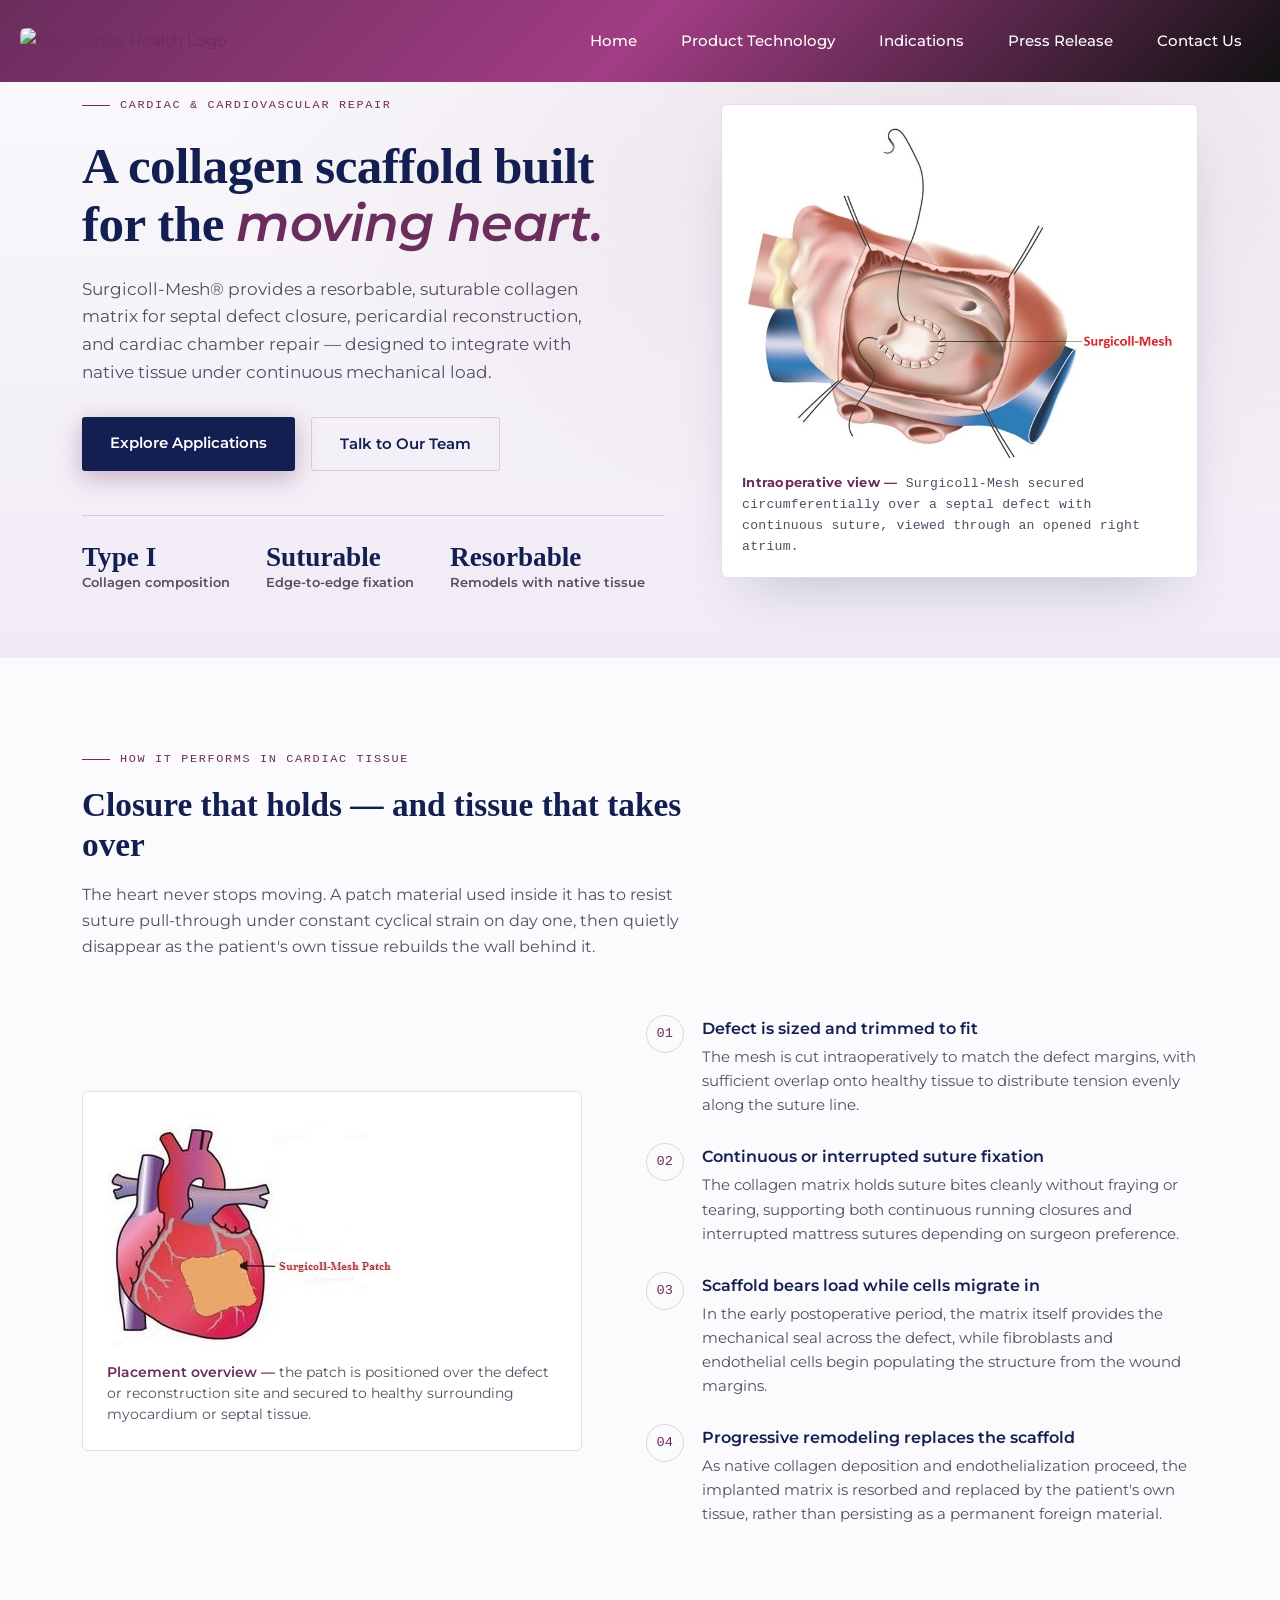
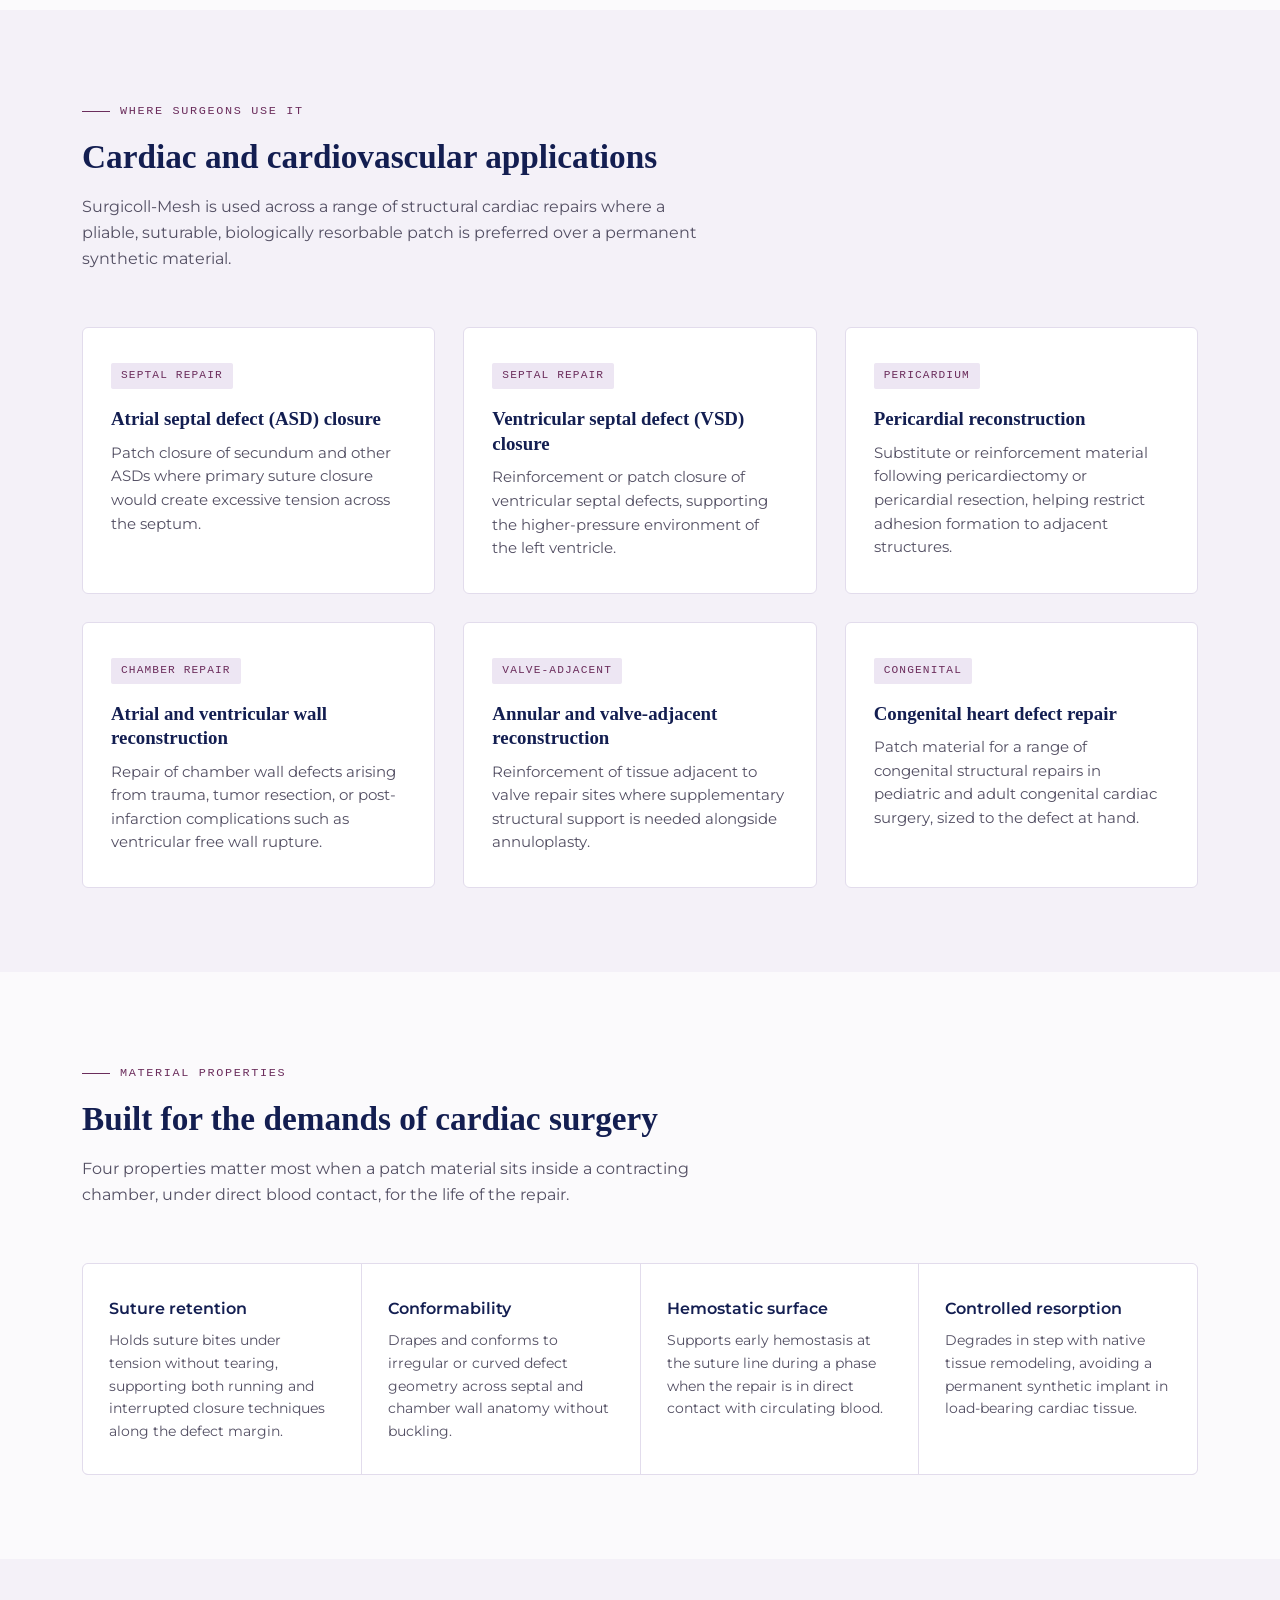
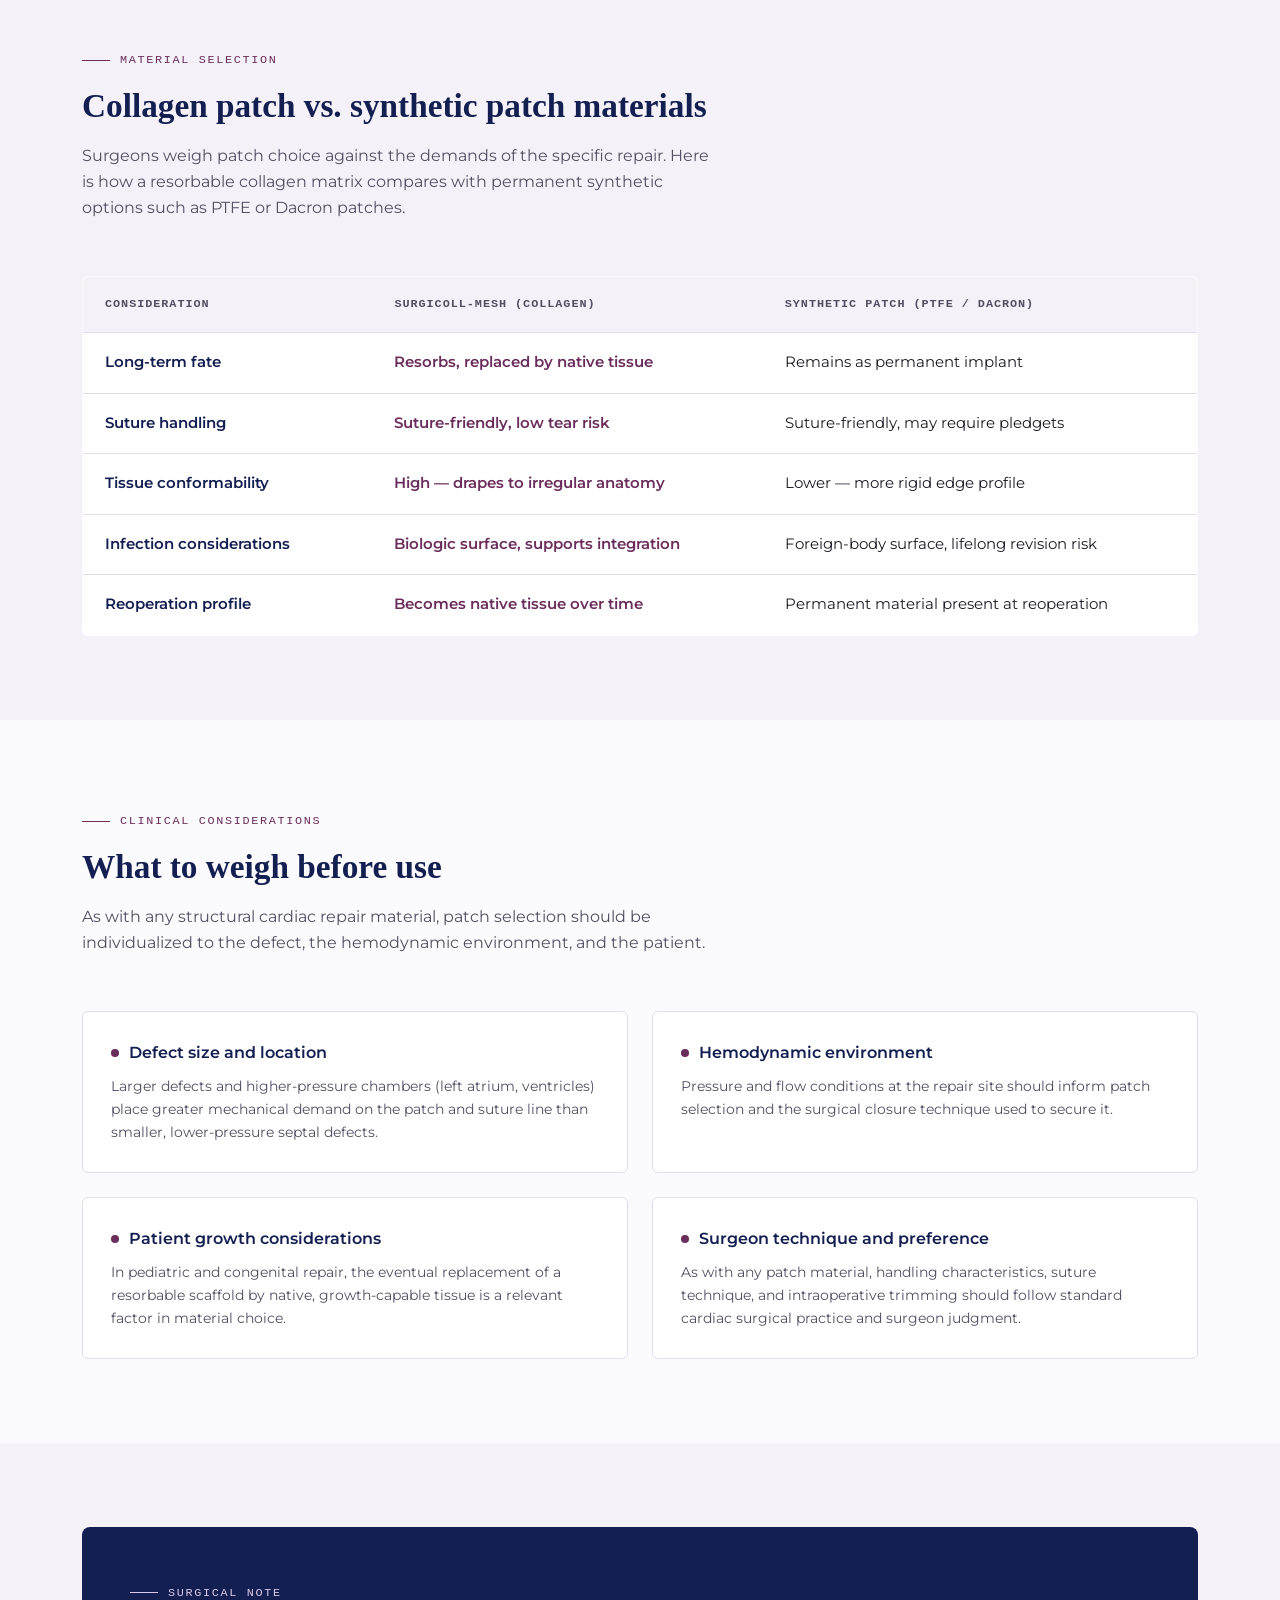
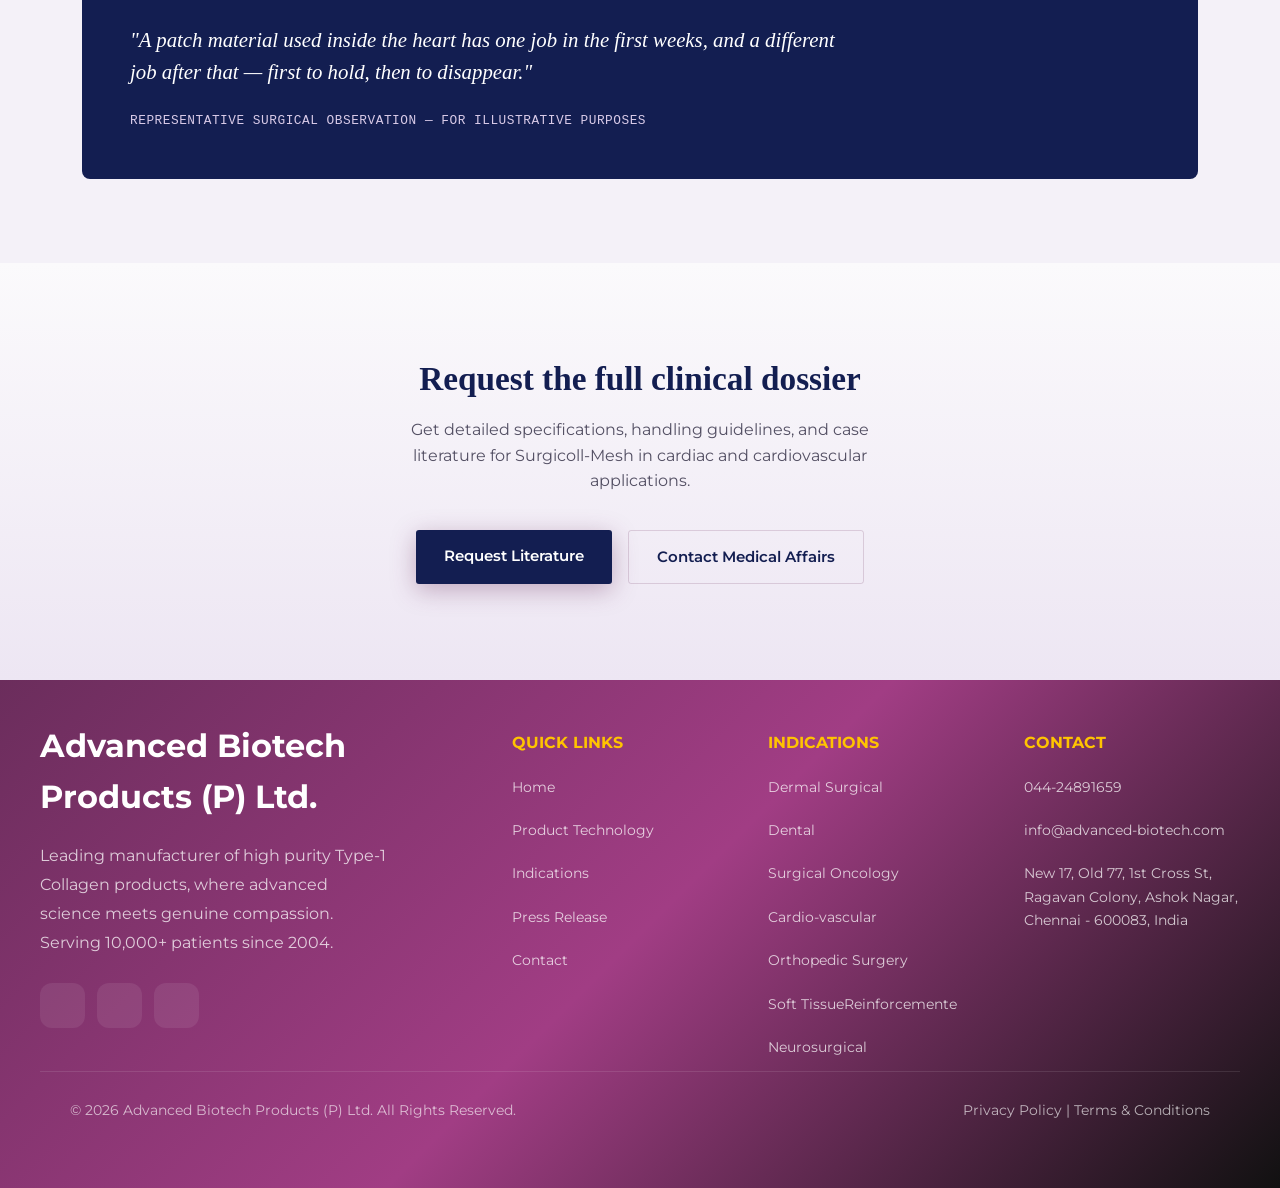
==== page/cardio-vascular.html @ 718ac9c0 "surgical changes" ====
<!DOCTYPE html>
<html lang="en">
<head>
  <meta charset="UTF-8">
  <meta name="viewport" content="width=device-width, initial-scale=1.0">
  <title>Dental Surgical | Advanced Biotec Product [P] Ltd</title>
  <link rel="icon" href="../home/ABP-symbol.png" type="image/x-icon">
  <link rel="stylesheet" href="../css/nav_footer.css">
  <link rel="icon" href="../image/ABP-symbol.png" type="image/x-icon">
  <link rel="stylesheet" href="../css/main.css">
  <link rel="stylesheet" href="/css/cardio-vascular.css">
  <link rel="stylesheet" href="https://cdnjs.cloudflare.com/ajax/libs/font-awesome/7.0.1/css/all.min.css"
    integrity="sha512-2SwdPD6INVrV/lHTZbO2nodKhrnDdJK9/kg2XD1r9uGqPo1cUbujc+IYdlYdEErWNu69gVcYgdxlmVmzTWnetw=="
    crossorigin="anonymous" referrerpolicy="no-referrer" />
</head>
<body>

  <!--Header-->
  <div id="rs-header"></div>
  <script>
    fetch("../page/nav.html")
      .then(res => res.text())
      .then(data => {
        document.getElementById("rs-header").innerHTML = data;
        initNavbar();
      });</script>

<section class="hero">
  <div class="container hero-grid">
    <div>
      <div class="eyebrow">Cardiac &amp; Cardiovascular Repair</div>
      <h1>A collagen scaffold built for the <em>moving heart.</em></h1>
      <p class="hero-lede">Surgicoll-Mesh® provides a resorbable, suturable collagen matrix for septal defect closure, pericardial reconstruction, and cardiac chamber repair — designed to integrate with native tissue under continuous mechanical load.</p>
      <div class="hero-actions">
        <a href="#applications" class="btn-primary">Explore Applications</a>
        <a href="#contact" class="btn-ghost">Talk to Our Team</a>
      </div>
      <div class="hero-stats">
        <div>
          <div class="stat-num">Type I</div>
          <div class="stat-label">Collagen composition</div>
        </div>
        <div>
          <div class="stat-num">Suturable</div>
          <div class="stat-label">Edge-to-edge fixation</div>
        </div>
        <div>
          <div class="stat-num">Resorbable</div>
          <div class="stat-label">Remodels with native tissue</div>
        </div>
      </div>
    </div>
    <div class="hero-visual reveal">
      <img src="[data-uri]" alt="Surgicoll-Mesh patch sutured over an atrial septal defect during open cardiac surgery">
      <div class="hero-visual-caption"><strong>Intraoperative view —</strong> Surgicoll-Mesh secured circumferentially over a septal defect with continuous suture, viewed through an opened right atrium.</div>
    </div>
  </div>
</section>

<section id="mechanism">
  <div class="container">
    <div class="section-head reveal">
      <div class="eyebrow">How It Performs in Cardiac Tissue</div>
      <h2>Closure that holds — and tissue that takes over</h2>
      <p>The heart never stops moving. A patch material used inside it has to resist suture pull-through under constant cyclical strain on day one, then quietly disappear as the patient's own tissue rebuilds the wall behind it.</p>
    </div>
    <div class="mech-grid">
      <figure class="mech-figure reveal">
        <img src="[data-uri]" alt="Diagram showing Surgicoll-Mesh patch positioned on the heart">
        <figcaption><strong>Placement overview —</strong> the patch is positioned over the defect or reconstruction site and secured to healthy surrounding myocardium or septal tissue.</figcaption>
      </figure>
      <ol class="mech-steps reveal">
        <li>
          <div>
            <h4>Defect is sized and trimmed to fit</h4>
            <p>The mesh is cut intraoperatively to match the defect margins, with sufficient overlap onto healthy tissue to distribute tension evenly along the suture line.</p>
          </div>
        </li>
        <li>
          <div>
            <h4>Continuous or interrupted suture fixation</h4>
            <p>The collagen matrix holds suture bites cleanly without fraying or tearing, supporting both continuous running closures and interrupted mattress sutures depending on surgeon preference.</p>
          </div>
        </li>
        <li>
          <div>
            <h4>Scaffold bears load while cells migrate in</h4>
            <p>In the early postoperative period, the matrix itself provides the mechanical seal across the defect, while fibroblasts and endothelial cells begin populating the structure from the wound margins.</p>
          </div>
        </li>
        <li>
          <div>
            <h4>Progressive remodeling replaces the scaffold</h4>
            <p>As native collagen deposition and endothelialization proceed, the implanted matrix is resorbed and replaced by the patient's own tissue, rather than persisting as a permanent foreign material.</p>
          </div>
        </li>
      </ol>
    </div>
  </div>
</section>

<section id="applications" class="section-alt">
  <div class="container">
    <div class="section-head reveal">
      <div class="eyebrow">Where Surgeons Use It</div>
      <h2>Cardiac and cardiovascular applications</h2>
      <p>Surgicoll-Mesh is used across a range of structural cardiac repairs where a pliable, suturable, biologically resorbable patch is preferred over a permanent synthetic material.</p>
    </div>
    <div class="app-grid">
      <div class="app-card reveal">
        <span class="tag">Septal Repair</span>
        <h3>Atrial septal defect (ASD) closure</h3>
        <p>Patch closure of secundum and other ASDs where primary suture closure would create excessive tension across the septum.</p>
      </div>
      <div class="app-card reveal">
        <span class="tag">Septal Repair</span>
        <h3>Ventricular septal defect (VSD) closure</h3>
        <p>Reinforcement or patch closure of ventricular septal defects, supporting the higher-pressure environment of the left ventricle.</p>
      </div>
      <div class="app-card reveal">
        <span class="tag">Pericardium</span>
        <h3>Pericardial reconstruction</h3>
        <p>Substitute or reinforcement material following pericardiectomy or pericardial resection, helping restrict adhesion formation to adjacent structures.</p>
      </div>
      <div class="app-card reveal">
        <span class="tag">Chamber Repair</span>
        <h3>Atrial and ventricular wall reconstruction</h3>
        <p>Repair of chamber wall defects arising from trauma, tumor resection, or post-infarction complications such as ventricular free wall rupture.</p>
      </div>
      <div class="app-card reveal">
        <span class="tag">Valve-Adjacent</span>
        <h3>Annular and valve-adjacent reconstruction</h3>
        <p>Reinforcement of tissue adjacent to valve repair sites where supplementary structural support is needed alongside annuloplasty.</p>
      </div>
      <div class="app-card reveal">
        <span class="tag">Congenital</span>
        <h3>Congenital heart defect repair</h3>
        <p>Patch material for a range of congenital structural repairs in pediatric and adult congenital cardiac surgery, sized to the defect at hand.</p>
      </div>
    </div>
  </div>
</section>

<section id="properties">
  <div class="container">
    <div class="section-head reveal">
      <div class="eyebrow">Material Properties</div>
      <h2>Built for the demands of cardiac surgery</h2>
      <p>Four properties matter most when a patch material sits inside a contracting chamber, under direct blood contact, for the life of the repair.</p>
    </div>
    <div class="props-strip reveal">
      <div class="prop-cell">
        <h4>Suture retention</h4>
        <p>Holds suture bites under tension without tearing, supporting both running and interrupted closure techniques along the defect margin.</p>
      </div>
      <div class="prop-cell">
        <h4>Conformability</h4>
        <p>Drapes and conforms to irregular or curved defect geometry across septal and chamber wall anatomy without buckling.</p>
      </div>
      <div class="prop-cell">
        <h4>Hemostatic surface</h4>
        <p>Supports early hemostasis at the suture line during a phase when the repair is in direct contact with circulating blood.</p>
      </div>
      <div class="prop-cell">
        <h4>Controlled resorption</h4>
        <p>Degrades in step with native tissue remodeling, avoiding a permanent synthetic implant in load-bearing cardiac tissue.</p>
      </div>
    </div>
  </div>
</section>

<section class="section-alt">
  <div class="container">
    <div class="section-head reveal">
      <div class="eyebrow">Material Selection</div>
      <h2>Collagen patch vs. synthetic patch materials</h2>
      <p>Surgeons weigh patch choice against the demands of the specific repair. Here is how a resorbable collagen matrix compares with permanent synthetic options such as PTFE or Dacron patches.</p>
    </div>
    <table class="compare reveal">
      <thead>
        <tr>
          <th>Consideration</th>
          <th>Surgicoll-Mesh (Collagen)</th>
          <th>Synthetic Patch (PTFE / Dacron)</th>
        </tr>
      </thead>
      <tbody>
        <tr>
          <td>Long-term fate</td>
          <td class="yes">Resorbs, replaced by native tissue</td>
          <td>Remains as permanent implant</td>
        </tr>
        <tr>
          <td>Suture handling</td>
          <td class="yes">Suture-friendly, low tear risk</td>
          <td>Suture-friendly, may require pledgets</td>
        </tr>
        <tr>
          <td>Tissue conformability</td>
          <td class="yes">High — drapes to irregular anatomy</td>
          <td>Lower — more rigid edge profile</td>
        </tr>
        <tr>
          <td>Infection considerations</td>
          <td class="yes">Biologic surface, supports integration</td>
          <td>Foreign-body surface, lifelong revision risk</td>
        </tr>
        <tr>
          <td>Reoperation profile</td>
          <td class="yes">Becomes native tissue over time</td>
          <td>Permanent material present at reoperation</td>
        </tr>
      </tbody>
    </table>
  </div>
</section>

<section id="considerations">
  <div class="container">
    <div class="section-head reveal">
      <div class="eyebrow">Clinical Considerations</div>
      <h2>What to weigh before use</h2>
      <p>As with any structural cardiac repair material, patch selection should be individualized to the defect, the hemodynamic environment, and the patient.</p>
    </div>
    <div class="consider-grid">
      <div class="consider-card reveal">
        <h4>Defect size and location</h4>
        <p>Larger defects and higher-pressure chambers (left atrium, ventricles) place greater mechanical demand on the patch and suture line than smaller, lower-pressure septal defects.</p>
      </div>
      <div class="consider-card reveal">
        <h4>Hemodynamic environment</h4>
        <p>Pressure and flow conditions at the repair site should inform patch selection and the surgical closure technique used to secure it.</p>
      </div>
      <div class="consider-card reveal">
        <h4>Patient growth considerations</h4>
        <p>In pediatric and congenital repair, the eventual replacement of a resorbable scaffold by native, growth-capable tissue is a relevant factor in material choice.</p>
      </div>
      <div class="consider-card reveal">
        <h4>Surgeon technique and preference</h4>
        <p>As with any patch material, handling characteristics, suture technique, and intraoperative trimming should follow standard cardiac surgical practice and surgeon judgment.</p>
      </div>
    </div>
  </div>
</section>

<section class="section-alt">
  <div class="container">
    <div class="case-note reveal">
      <div class="eyebrow">Surgical Note</div>
      <p>"A patch material used inside the heart has one job in the first weeks, and a different job after that — first to hold, then to disappear."</p>
      <div class="case-meta">REPRESENTATIVE SURGICAL OBSERVATION — FOR ILLUSTRATIVE PURPOSES</div>
    </div>
  </div>
</section>

<section class="final-cta" id="contact">
  <div class="container">
    <div class="reveal">
      <h2>Request the full clinical dossier</h2>
      <p>Get detailed specifications, handling guidelines, and case literature for Surgicoll-Mesh in cardiac and cardiovascular applications.</p>
      <div class="hero-actions">
        <a href="#" class="btn-primary">Request Literature</a>
        <a href="#" class="btn-ghost">Contact Medical Affairs</a>
      </div>
    </div>
  </div>
</section>



<script>
  document.addEventListener('DOMContentLoaded', function(){
    var els = document.querySelectorAll('.reveal');
    if('IntersectionObserver' in window){
      var obs = new IntersectionObserver(function(entries){
        entries.forEach(function(entry){
          if(entry.isIntersecting){
            entry.target.classList.add('in');
            obs.unobserve(entry.target);
          }
        });
      }, {threshold:0.12, rootMargin:'0px 0px -40px 0px'});
      els.forEach(function(el){ obs.observe(el); });
    } else {
      els.forEach(function(el){ el.classList.add('in'); });
    }
  });
</script>
 <!-- _____footer_______-->
  <div id="rs-footer"></div>
  <script>
    fetch("../page/footer.html")
      .then(res => res.text())
      .then(data => {
        document.getElementById("rs-footer").innerHTML = data;
      });</script>

  <script src="../js/nav.js"></script>
  <script src="../js/dental.js"></script>
</body>
</html>
---- css/nav_footer.css ----
@import url('https://fonts.googleapis.com/css2?family=Montserrat:ital,wght@0,100..900;1,100..900&display=swap');

* {
    margin: 0;
    padding: 0;
    box-sizing: border-box;
    font-family: 'Montserrat', sans-serif;
}

:root {

    /* Primary Brand Colors */
    --purple-brand: #6B2D5C;     /* Main pill button & lower headline text */
    --navy-brand: #131E51;       /* Top description text */
    --purple-mid: #fdecf9;       /* Mid-tone purple for hover states/ui elements */

    /* Accent Colors */
    --lavender-accent: #E2D6E6;  /* Soft lavender-pink from background wave */
    --lavender-light: #F6F0F8;   /* Lightened tint for background highlights */
    --plum-bright: #A13D84;      /* Vibrant purple variation for interactive elements */

    /* Neutrals */
    --white: #FFFFFF;
    --off-white: #FDF9FF;        /* Extremely light purple-tinted background from image */

    /* Text Colors */
    --text-dark: #182230;        /* Main high-contrast bold headline text */
    --text-mid: #434B57;         /* Readable description/body text */
    --text-light: #807D8C;       /* Muted text and captions */

    /* Borders & Shadows (Softened and tinted to match the new palette) */
    --border: rgba(107, 45, 92, 0.12);

    --shadow-sm: 0 2px 12px rgba(19, 30, 81, 0.06);
    --shadow-md: 0 8px 32px rgba(107, 45, 92, 0.08);
    --shadow-lg: 0 20px 60px rgba(107, 45, 92, 0.12);

    --glass: rgba(255, 255, 255, 0.85);

    /* Main Hero Gradient (Elegant transition from deep navy to rich brand purple) */
    --gradient-hero: linear-gradient(135deg,
            #6B2D5C 0%,
            #FFFFFF 100%);

    /* Brand Accent Gradient (Soft fluid transition inspired by the background wave) */
    --gradient-accent: linear-gradient(90deg,
            #E2D6E6 0%,
            #F2E9F5 50%,
            #FFFFFF 100%);
     --gradient-bar:linear-gradient(135deg, #6B2D5C, #A13D84, #111111);
    /* Optional Section Gradient */
    --gradient-section: linear-gradient(135deg,
            #FDF9FF 0%,
            #F2EAF5 100%);

    --radius: 18px;
    --radius-sm: 10px;
}


/* ─────────────────────────────
   MEDIVANCE NAVBAR
───────────────────────────── */

.mv-nav-wrap {
    position: fixed;
    top: 0;
    left: 0;
    width: 100%;
    z-index: 9999;
    transition: 0.35s ease;
    padding: 0 20px;
    box-sizing: border-box;
    background: var(--gradient-bar);
}

.mv-nav-wrap.mv-nav-solid {
    background: rgba(255, 255, 255, 0.96);
    backdrop-filter: blur(18px);
    box-shadow: 0 8px 30px rgba(0, 0, 0, 0.06);
    border-bottom: 1px solid rgba(0, 0, 0, 0.06);
}

.mv-nav-inner {
    max-width: 1320px;
    margin: auto;
    height: 82px;
    display: flex;
    align-items: center;
    justify-content: space-between;
    gap: 20px;
}

/* LOGO */

.mv-nav-logo {
    display: flex;
    align-items: center;
    text-decoration: none;
    flex-shrink: 0;
}

.mv-nav-logo img {
    width: 300px;
    max-width: 300px;
    border-radius: 6px;
    height: auto;
    display: block;
}

/* NAV LINKS */

.mv-nav-links {
    display: flex;
    align-items: center;
    gap: 8px;
    list-style: none;
    margin: 0;
    padding: 0;
}

.mv-nav-item {
    position: relative;
}

.mv-nav-link {
    position: relative;
    display: flex;
    align-items: center;
    justify-content: center;
    text-decoration: none;
    font-size: 15px;
    font-weight: 500;
    color: #ffffff;
    padding: 12px 18px;
    border-radius: 12px;
    transition: 0.3s ease;
    white-space: nowrap;
}

.mv-nav-wrap.mv-nav-solid .mv-nav-link {
    color: #1e293b;
}

.mv-nav-link:hover {
    background: rgba(255, 255, 255, 0.12);
    color: var(--off-white);
}

/* CTA */

.mv-nav-btn {
    display: inline-flex;
    align-items: center;
    justify-content: center;
    padding: 13px 24px;
    background: var(--navy);
    border: 1px solid #585858;
    color: #ffffff;
    border-radius: 14px;
    text-decoration: none;
    font-size: 14px;
    font-weight: 600;
    transition: 0.3s ease;
}

.mv-nav-btn:hover {
    background: var(--cyan);
    transform: translateY(-2px);
    color: #ffffff;
}

/* DESKTOP DROPDOWN */

.mv-dropdown-menu {
    position: absolute;
    top: 115%;
    left: 0;
    min-width: 260px;
    background-color : #ffe7f9;
    border-radius: 18px;
    padding: 14px;
    list-style: none;
    margin: 0;
    opacity: 0;
    visibility: hidden;
    transform: translateY(10px);
    transition: 0.3s ease;
    box-shadow: 0 18px 50px rgba(0, 0, 0, 0.08);
    border: 1px solid rgba(0, 0, 0, 0.05);
}

.mv-has-dropdown:hover .mv-dropdown-menu {
    opacity: 1;
    visibility: visible;
    transform: translateY(0);
}

.mv-dropdown-item {
    width: 100%;
}

.mv-dropdown-link {
    display: block;
    padding: 12px 14px;
    border-radius: 12px;
    text-decoration: none;
    color: #334155;
    font-size: 14px;
    transition: 0.25s ease;
}

.mv-dropdown-link:hover {
    background: var(--purple-brand);
    color: var(--white);
}

/* MOBILE TOGGLE */

.mv-mobile-toggle {
    width: 48px;
    height: 48px;
    display: none;
    align-items: center;
    justify-content: center;
    border-radius: 12px;
    cursor: pointer;
    transition: 0.3s ease;
}

.mv-mobile-toggle i {
    font-size: 22px;
    color: #ffffff;
    transition: 0.3s ease;
}

.mv-nav-wrap.mv-nav-solid .mv-mobile-toggle i {
    color: #fff;
}

/* MOBILE */

@media(max-width:992px) {

    .mv-mobile-toggle {
        display: flex;
        z-index: 10001;
        background: var(--purple-brand);
        border: 1px solid #fff;
    }

    .mv-nav-links {
        position: fixed;
        top: 0;
        right: -100%;
        width: 320px;
        height: 100vh;
        background: #ffffff;
        flex-direction: column;
        align-items: flex-start;
        justify-content: flex-start;
        padding: 110px 24px 40px;
        gap: 10px;
        transition: 0.45s cubic-bezier(.77, 0, .18, 1);
        box-shadow: -10px 0 40px rgba(0, 0, 0, 0.08);
        overflow-y: auto;
    }

    .mv-nav-links.mv-menu-active {
        right: 0;
    }

    .mv-nav-item {
        width: 100%;
    }

    .mv-nav-link {
        width: 100%;
        justify-content: space-between;
        color: #0f172a !important;
        background: #FDECF9;
        padding: 16px 18px;
        border-radius: 14px;
        border: 0.5px solid #ffc5f0;
    }

    .mv-nav-btn {
        width: 100%;
        margin-top: 10px;
    }

    /* MOBILE DROPDOWN */

    .mv-has-dropdown.active .mv-nav-link i::after {
        transform: rotate(180deg);
    }

    .mv-dropdown-menu {
        position: relative;
        top: 0;
        left: 0;
        width: 100%;
        min-width: 100%;
        opacity: 1;
        visibility: visible;
        transform: none;
        box-shadow: none;
        border: none;
        border-radius: 14px;
        padding: 8px 0 0 12px;
        display: none;
        background: transparent;
    }

    .mv-has-dropdown.active .mv-dropdown-menu {
        display: block;
        animation: mvDropdownFade 0.35s ease;
    }

    .mv-dropdown-link {
        display: block;
        width: 100%;
        padding: 14px 16px;
        border-radius: 12px;
        background: #f8fafc;
        color: #0f172a;
        font-size: 14px;
        margin-bottom: 8px;
        text-decoration: none;
        transition: 0.3s ease;
    }

    .mv-dropdown-link:hover {
        background: var(--purple-brand);
    }
    .mv-nav-logo img {
    width: auto;
}

}

/* BODY LOCK */

.mv-body-lock {
    overflow: hidden;
}

/* DROPDOWN ANIMATION */

@keyframes mvDropdownFade {

    from {
        opacity: 0;
        transform: translateY(-8px);
    }

    to {
        opacity: 1;
        transform: translateY(0);
    }

}

/* ─────────────────────────────
   MEDIVANCE FOOTER*/
.abpf-footer {
    background: linear-gradient(135deg, #6B2D5C, #A13D84, #111111);
    padding: 80px 0 0;
    overflow: hidden;
    padding:40px
}

.abpf-grid {
    max-width: 1300px;
    margin: auto;
    display: grid;
    grid-template-columns: 2fr 1fr 1fr 1fr;
    gap: 40px;
}

.abpf-logo-text {
    color: #fff;
    font-size: 32px;
    font-weight: 700;
    margin-bottom: 20px;
    margin-right: 50px
}

.abpf-description {
    color: rgba(255, 255, 255, .75);
    line-height: 1.8;
    max-width: 350px;
}

.abpf-socials {
    display: flex;
    gap: 12px;
    margin-top: 25px;
}

.abpf-social-link {
    width: 45px;
    height: 45px;
    background: rgba(255, 255, 255, .08);
    border-radius: 12px;
    display: flex;
    align-items: center;
    justify-content: center;
    text-decoration: none;
    color: #fff;
    transition: .3s;
}

.abpf-social-link:hover {
    background: var(--purple-brand);
    transform: translateY(-4px);
}

.abpf-column {
    padding-top: 10px;
}

.abpf-heading {
    color: #FFC400;
    margin-bottom: 20px;
    font-size: 16px;
    text-transform: uppercase;
}

.abpf-list {
    list-style: none;
    padding: 0;
    margin: 0;
}

.abpf-item {
    margin-bottom: 12px;
}

.abpf-link {
    color: rgba(255, 255, 255, .75);
    text-decoration: none;
    transition: .3s;
    line-height: 1.7;
}

.abpf-link:hover {
    color: #FFC400;
    padding-left: 5px;
}

.abpf-bottom {
    border-top: 1px solid rgba(255, 255, 255, .1);
    max-width: 1300px;
    margin: auto;
    padding: 25px 30px;
    display: flex;
    justify-content: space-between;
    align-items: center;
    flex-wrap: wrap;
    gap: 15px;
}

.abpf-copyright,
.abpf-policy {
    color: rgba(255, 255, 255, .65);
    font-size: 14px;
}

/* Tablet */

@media(max-width:991px) {

    .abpf-grid {
        grid-template-columns: 1fr 1fr;
    }

    .abpf-brand {
        grid-column: 1 / -1;
    }

}

/* Mobile */

@media(max-width:767px) {

    .abpf-grid {
        grid-template-columns: 1fr;
        padding: 0 20px 40px;
        gap: 30px;
    }

    .abpf-logo-text {
        font-size: 26px;
    }

    .abpf-bottom {
        flex-direction: column;
        text-align: center;
        padding: 20px;
    }

}
---- css/main.css ----
/** Montserrat Font **/
@import url('https://fonts.googleapis.com/css2?family=Montserrat:ital,wght@0,100..900;1,100..900&display=swap');
/**Jost Font **/
@import url('https://fonts.googleapis.com/css2?family=Jost:ital,wght@0,100..900;1,100..900&display=swap');

* {
    margin: 0;
    padding: 0;
    box-sizing: border-box;
}

:root {

    /* Primary Brand Colors */
    --purple-brand: #6B2D5C;
    /* Main pill button & lower headline text */
    --navy-brand: #131E51;
    /* Top description text */
    --purple-mid: #fdecf9;
    /* Mid-tone purple for hover states/ui elements */

    /* Accent Colors */
    --lavender-accent: #E2D6E6;
    /* Soft lavender-pink from background wave */
    --lavender-light: #F6F0F8;
    /* Lightened tint for background highlights */
    --plum-bright: #A13D84;
    /* Vibrant purple variation for interactive elements */

    /* Neutrals */
    --white: #FFFFFF;
    --off-white: #FDF9FF;
    /* Extremely light purple-tinted background from image */

    /* Text Colors */
    --text-dark: #182230;
    /* Main high-contrast bold headline text */
    --text-mid: #434B57;
    /* Readable description/body text */
    --text-light: #807D8C;
    /* Muted text and captions */

    /* Borders & Shadows (Softened and tinted to match the new palette) */
    --border: rgba(107, 45, 92, 0.12);

    --shadow-sm: 0 2px 12px rgba(19, 30, 81, 0.06);
    --shadow-md: 0 8px 32px rgba(107, 45, 92, 0.08);
    --shadow-lg: 0 20px 60px rgba(107, 45, 92, 0.12);

    --glass: rgba(255, 255, 255, 0.85);

    /* Main Hero Gradient (Elegant transition from deep navy to rich brand purple) */
    --gradient-hero: linear-gradient(135deg,
            #6B2D5C 0%,
            #FFFFFF 100%);
    --gradient-bar: linear-gradient(135deg, #6B2D5C, #A13D84, #111111);

    /* Brand Accent Gradient (Soft fluid transition inspired by the background wave) */
    --gradient-accent: linear-gradient(90deg,
            #E2D6E6 0%,
            #F2E9F5 50%,
            #FFFFFF 100%);

    /* Optional Section Gradient */
    --gradient-section: linear-gradient(135deg,
            #FDF9FF 0%,
            #F2EAF5 100%);

    --radius: 18px;
    --radius-sm: 10px;
}

body{
    font-family: "Montserrat", sans-serif;
}

/* ─── HERO ─── */
/* ─── HERO ─── */
#hero {
    min-height: 100vh;
    background: var(--purple-mid);
    position: relative;
    display: flex;
    align-items: center;
    overflow: hidden;
    position: relative;
}

.hero-bg-shapes {
    position: absolute;
    inset: 0;
    pointer-events: none;
}

.hero-circle {
    position: absolute;
    border-radius: 50%;
    opacity: .07;
}

.hc1 {
    width: 600px;
    height: 600px;
    background: var(--purple-brand);
    top: -200px;
    right: -100px;
}

.hc2 {
    width: 400px;
    height: 400px;
    background: #992525;
    bottom: -100px;
    left: -80px;
}

.hc3 {
    width: 250px;
    height: 250px;
    background: var(--purple-brand);
    top: 40%;
    right: 30%;
}

.hero-grid {
    max-width: 1680px;
    margin: 0 auto;
    padding: 80px 32px 60px;
    display: grid;
    grid-template-columns: 1fr 600px;
    gap: 30px;
    align-items: center;
    position: relative;
    z-index: 2;
}

.hero-badge {
    display: inline-flex;
    align-items: center;
    gap: 8px;
    background: rgba(107, 45, 92, .15);
    border: 1px solid rgba(107, 45, 92, .3);
    border-radius: 50px;
    padding: 6px 16px;
    margin-bottom: 24px;
}

.hero-badge span {
    font-size: .78rem;
    font-weight: 600;
    color: var(--purple-brand);
    letter-spacing: .06em;
    text-transform: uppercase;
}

.hero-badge-dot {
    width: 7px;
    height: 7px;
    background: var(--purple-brand);
    border-radius: 50%;
    animation: pulse 2s infinite;
}

@keyframes pulse {

    0%,
    100% {
        transform: scale(1);
        opacity: 1;
    }

    50% {
        transform: scale(1.4);
        opacity: .6;
    }
}

.hero-h1 {
     font-family: "Jost", sans-serif;
    font-size: clamp(2.4rem, 5vw, 3.6rem);
    font-weight: 800;
    color: #000000;
    line-height: 1.15;
    margin-bottom: 20px;
}

.hero-h1 em {
    font-style: normal;
    color: var(--purple-brand);
}

.hero-sub {
    font-size: 1.05rem;
    color: var(--text-mid);
    line-height: 1.7;
    max-width: 720px;
    margin-bottom: 36px;
    text-align: justify;
}

.hero-btns {
    display: flex;
    flex-wrap: wrap;
    gap: 12px;
    margin-bottom: 48px;
}

.btn-primary {
    background: var(--purple-brand);
    color: var(--white);
    padding: 14px 32px;
    border-radius: 50px;
    font-weight: 700;
    font-size: .92rem;
    text-decoration: none;
    display: inline-flex;
    align-items: center;
    gap: 8px;
    transition: all .25s;
    box-shadow: 0 6px 24px rgba(107, 45, 92, .35);
}

.btn-primary:hover {
    background: #fff;
    color: var(--purple-brand);
    transform: translateY(-2px);
    box-shadow: 0 10px 30px rgba(107, 45, 92, .4);
}

/* Floating Form */
.image-box {
    position: relative;
    width: 100%;
    border-radius: 30px;
}

/* Main Image */

.image-box img {
    width: 150%;
    display: block;
    transition: transform 0.6s ease;
    position: relative;
    left: -250px;
    z-index: 100;
}

/* Hover Zoom */

.image-box:hover img {
    transform: scale(1.05);
}

/* Hover Fade */

.image-box:hover::after {
    opacity: 0.7;
}

/* ─────────────────────────
   STATS BAND
───────────────────────── */

.stats-band {
    background: var(--plum-bright);
    padding: 70px 20px;
    overflow: hidden;
}

.stats-inner {
    max-width: 1300px;
    margin: auto;
    display: flex;
    justify-content: center;
    align-items: center;
    flex-wrap: wrap;
    gap: 40px;
}

.stat-item {
    /* flex: 1 220px; */
    min-width: 220px;
    text-align: center;
    padding: 20px;
    border-right: 1px solid rgba(255, 255, 255, 0.15);
}

.stat-item:last-child {
    border-right: none;
}

.stat-num {
     font-family: "Jost", sans-serif;
    font-size: clamp(2.5rem, 5vw, 4rem);
    font-weight: 700;
    color: var(--white);
    display: block;
    line-height: 1;
}

.stat-label {
    font-size: clamp(1rem, 2vw, 1.2rem);
    font-weight: 600;
    color: rgba(255, 255, 255, 0.75);
    margin-top: 10px;
}

/* Tablet */
@media (max-width: 991px) {
    .stats-inner {
        gap: 25px;
    }

    .stat-item {
        border-right: none;
        border-bottom: 1px solid rgba(255, 255, 255, .12);
        padding-bottom: 25px;
    }

    .stat-item:last-child {
        border-bottom: none;
    }
}

/* Mobile */
@media (max-width: 576px) {
    .stats-band {
        padding: 50px 15px;
    }

    .stats-inner {
        flex-direction: column;
        gap: 20px;
    }

    .stat-item {
        width: 100%;
        min-width: unset;
    }
}

/* ─── SECTION COMMONS ─── */
section {
    padding: 96px 0;
}

.section-inner {
    max-width: 1280px;
    margin: 0 auto;
    padding: 0 32px;
}



.section-h2 {
    font-size: clamp(1.8rem, 3.5vw, 2.6rem);
    font-weight: 700;
    color: var(--navy);
    line-height: 1.2;
    margin-bottom: 16px;
}



.section-header {
    margin-bottom: 56px;
}

.section-header.center {
    text-align: center;
}



.divider {
    width: 52px;
    height: 3px;
    background: var(--gradient-accent);
    border-radius: 3px;
    margin: 16px 0;
}

.divider.center {
    margin: 16px auto;
}

/* ─── SECTION COMMONS ABOUT ─── */
section {
    padding: 96px 0;
}

.section-inner {
    max-width: 1280px;
    margin: 0 auto;
    padding: 0 32px;
}

.section-tag {
    font-size: .75rem;
    font-weight: 700;
    color: var(--cyan);
    text-transform: uppercase;
    letter-spacing: .1em;
    display: block;
    margin-bottom: 10px;
}

.section-h2 {
     font-family: "Jost", sans-serif;
    font-size: clamp(1.8rem, 3.5vw, 2.6rem);
    font-weight: 700;
    color: var(--navy);
    line-height: 1.2;
    margin-bottom: 16px;
}

.section-header {
    margin-bottom: 56px;
}

.section-header.center {
    text-align: center;
}


.divider {
    width: 52px;
    height: 3px;
    background: var(--gradient-accent);
    border-radius: 3px;
    margin: 16px 0;
}

.divider.center {
    margin: 16px auto;
}

/* ─── ABOUT ─── */
#about-us {
    background: #fff;
}

.about-grid {
    display: grid;
    grid-template-columns: 1fr 1fr;
    gap: 72px;
    align-items: center;
}

.about-img {
    position: relative;
}

.about-img-main {
    width: 100%;
    border-radius: 24px;
    overflow: hidden;
    aspect-ratio: 4/5;
    background: linear-gradient(135deg, var(--blue) 0%, var(--navy) 100%);
    display: flex;
    align-items: center;
    justify-content: center;
}

.about-img-main svg {
    width: 120px;
    height: 120px;
    fill: rgba(255, 255, 255, .15);
}

.about-content .tags {
    margin: 24px 0;
}

.tags .tag-heading {
    margin-bottom: 15px;
}

.tags .tag-sub {
    font-size: .95rem;
    color: var(--text-mid);
    line-height: 1.75;
}

.about-tag {
    padding: 6px 16px;
    background: var(--lavender-light);
    border-radius: 50px;
    font-size: .8rem;
    font-weight: 600;
    color: var(--blue);
}

.tags .tag-list {
    margin-top: 15px;
    margin-left: 50px;
}

.tag-list li {
    line-height: 1.75;
}




/* ─── SERVICES ─── */
#services {
    background: var(--off-white);
}

.services-grid {
    display: grid;
    grid-template-columns: repeat(4, 1fr);
    gap: 20px;
}

.service-card {
    background: var(--purple-brand);
    border-radius: var(--radius);
    padding: 28px 24px;
    border: 1px solid var(--border);
    transition: all .3s;
    cursor: pointer;
    position: relative;
    overflow: hidden;
}

.service-card:hover {
    background: var(--plum-bright);
    transition: .6s;
}

.service-card::after {
    content: '';
    position: absolute;
    inset: 0;
    background: linear-gradient(135deg, var(--blue), var(--cyan));
    opacity: 0;
    transition: .3s;
}

.service-card:hover::after {
    opacity: 1;
}

.service-card:hover {
    transform: translateY(-6px);
    box-shadow: var(--shadow-lg);
}

.sc-content {
    position: relative;
    z-index: 1;
    text-align: center;
}

.sc-link {
    color: var(--white);
    text-decoration: none;
}

.sc-title {
    font-size: 1rem;
    font-weight: 700;
    color: var(--navy);
    margin-bottom: 8px;
    transition: .3s;
}

/* ─── TREATMENTS ─── */
#treatments {
    background: #fff;
}

.treatments-grid {
    display: grid;
    grid-template-columns: repeat(3, 1fr);
    gap: 28px;
}

.treatment-card {
    border-radius: var(--radius);
    overflow: hidden;
    border: 1px solid var(--border);
    transition: all .3s;
}

.treatment-card:hover {
    transform: translateY(-4px);
    box-shadow: var(--shadow-md);
}

.tc-thumb {
    height: 200px;
    background: linear-gradient(135deg, var(--blue) 0%, var(--navy) 100%);
    display: flex;
    align-items: center;
    justify-content: center;
    position: relative;
    overflow: hidden;
}

.tc-thumb-bg {
    font-size: 80px;
    opacity: .15;
    position: absolute;
}

.tc-badge {
    position: absolute;
    top: 14px;
    right: 14px;
    background: var(--cyan);
    color: var(--navy);
    font-size: .72rem;
    font-weight: 700;
    padding: 5px 12px;
    border-radius: 50px;
}

.tc-thumb svg {
    width: 60px;
    height: 60px;
    fill: rgba(255, 255, 255, .4);
    position: relative;
    z-index: 1;
}

.tc-body {
    padding: 24px;
}

.tc-title {
    font-size: 1.05rem;
    font-weight: 700;
    color: var(--navy);
    margin-bottom: 8px;
}

.tc-desc {
    font-size: .85rem;
    color: var(--text-mid);
    line-height: 1.65;
    margin-bottom: 16px;
}

.tc-tags {
    display: flex;
    flex-wrap: wrap;
    gap: 6px;
    margin-bottom: 16px;
}

.tc-tag {
    font-size: .74rem;
    padding: 4px 12px;
    background: var(--cyan-light);
    border-radius: 50px;
    color: var(--blue);
    font-weight: 500;
}

.tc-cta {
    display: inline-flex;
    align-items: center;
    gap: 6px;
    font-size: .84rem;
    font-weight: 600;
    color: var(--blue);
    text-decoration: none;
    transition: .2s;
}

.tc-cta:hover {
    color: var(--cyan);
}

/* ─── WHY CHOOSE US ─── */
#why {
    background: var(--navy);
    position: relative;
    overflow: hidden;
}

#why::before {
    content: '';
    position: absolute;
    top: -200px;
    right: -200px;
    width: 600px;
    height: 600px;
    background: rgba(26, 200, 200, .05);
    border-radius: 50%;
}

.why-grid {
    display: grid;
    grid-template-columns: repeat(3, 1fr);
    gap: 28px;
}

.why-card {
    background: rgba(255, 255, 255, .05);
    border: 1px solid rgba(255, 255, 255, .08);
    border-radius: var(--radius);
    padding: 32px 26px;
    transition: all .3s;
}

.why-card:hover {
    background: rgba(255, 255, 255, .1);
    transform: translateY(-4px);
}

.wc-icon {
    width: 54px;
    height: 54px;
    background: rgba(26, 200, 200, .15);
    border-radius: 14px;
    display: flex;
    align-items: center;
    justify-content: center;
    margin-bottom: 18px;
}

.wc-icon svg {
    width: 26px;
    height: 26px;
    fill: var(--cyan);
}

.wc-title {
    font-size: 1.05rem;
    font-weight: 700;
    color: #fff;
    margin-bottom: 10px;
}

.wc-desc {
    font-size: .86rem;
    color: rgba(255, 255, 255, .6);
    line-height: 1.65;
}

/* ─── DOCTORS ─── */
#team {
    background: var(--off-white);
}

.team-grid {
    display: grid;
    grid-template-columns: repeat(4, 1fr);
    gap: 24px;
}

.doctor-card {
    background: #fff;
    border-radius: var(--radius);
    overflow: hidden;
    border: 1px solid var(--border);
    transition: all .3s;
}

.doctor-card:hover {
    transform: translateY(-5px);
    box-shadow: var(--shadow-md);
}

.dc-exp {
    position: absolute;
    bottom: 14px;
    right: 14px;
    background: var(--cyan);
    color: var(--navy);
    font-size: .72rem;
    font-weight: 700;
    padding: 5px 12px;
    border-radius: 50px;
}

.dc-body {
    padding: 20px;
}

.dc-name {
    font-size: 1rem;
    font-weight: 700;
    color: var(--navy);
    margin-bottom: 4px;
}

.dc-spec {
    font-size: .82rem;
    color: var(--cyan);
    font-weight: 600;
    margin-bottom: 6px;
}

.dc-qual {
    font-size: .8rem;
    color: var(--text-light);
    margin-bottom: 14px;
}

.dc-cta {
    display: block;
    text-align: center;
    border: 2px solid var(--purple-brand);
    color: var(--purple-brand);
    padding: 9px;
    border-radius: 50px;
    font-size: .83rem;
    font-weight: 600;
    text-decoration: none;
    transition: .2s;
}

.dc-cta:hover {
    background: var(--purple-brand);
    color: #fff;
}

/* ─── TESTIMONIALS ─── */
#testimonials {
    background: #fff;
}

.testimonials-slider {
    display: grid;
    grid-template-columns: repeat(3, 1fr);
    gap: 24px;
}

.testi-card {
    background: var(--off-white);
    border-radius: var(--radius);
    padding: 32px 28px;
    border: 1px solid var(--border);
    position: relative;
    transition: .3s;
}

.testi-card:hover {
    box-shadow: var(--shadow-md);
}

.testi-stars {
    display: flex;
    gap: 3px;
    margin-bottom: 14px;
}

.testi-stars span {
    color: #f5a623;
    font-size: 1rem;
}

.testi-quote {
    font-size: .95rem;
    color: var(--text-mid);
    line-height: 1.7;
    margin-bottom: 20px;
    font-style: italic;
}

.testi-author {
    display: flex;
    align-items: center;
    gap: 12px;
}

.ta-avatar {
    width: 44px;
    height: 44px;
    border-radius: 50%;
    background: var(--blue);
    display: flex;
    align-items: center;
    justify-content: center;
    color: #fff;
    font-weight: 700;
    font-size: .9rem;
}

.ta-name {
    font-size: .92rem;
    font-weight: 700;
    color: var(--navy);
}

.ta-info {
    font-size: .78rem;
    color: var(--text-light);
}

.testi-tag {
    position: absolute;
    top: 20px;
    right: 20px;
    background: var(--cyan-light);
    color: var(--blue);
    font-size: .72rem;
    font-weight: 700;
    padding: 4px 12px;
    border-radius: 50px;
}

/** Case Stydy**/

.case-study {
    padding: 60px 0;
}

.case_video {
    margin-bottom: 40px;
}

iframe {
    border-radius: 8px;
    box-shadow: var(--shadow-md);
    width: 1920px;
    max-width: 100%;
    height: 700px;
}


/* FAQ SECTION */
#faq{
    background:#fff;
    padding:80px 0;
}

.faq-grid{
    display:grid;
    grid-template-columns:1fr 1fr;
    gap:60px;
    align-items:start;
}

.faq-content-text{
    font-size:15px;
    color:var(--text-mid);
    line-height:1.8;
    margin-bottom:28px;
}

/* FAQ LIST */
.faq-item{
    border-bottom:1px solid #e5e5e5;
}

.faq-q{
    width:100%;
    border:none;
    background:none;
    cursor:pointer;
    padding:22px 0;
    display:flex;
    align-items:center;
    gap:20px;
    text-align:left;

    font-size:17px;
    font-weight:600;
    line-height:1.6;
    color:var(--navy);
}

.faq-q span:first-child{
    flex:1;
}

.faq-arrow{
    width:40px;
    height:40px;
    min-width:40px;
    border-radius:50%;
    background:#f3f7ff;
    display:flex;
    align-items:center;
    justify-content:center;
    transition:.35s ease;
    flex-shrink:0;
}

.faq-arrow svg{
    width:16px;
    height:16px;
    fill:var(--blue);
    transition:.35s ease;
}

.faq-item.active .faq-arrow{
    background:var(--blue);
}

.faq-item.active .faq-arrow svg{
    fill:#fff;
    transform:rotate(180deg);
}

/* Smooth Animation */
.faq-a{
    height:0;
    overflow:hidden;
    transition:height .45s ease;
}

.faq-content{
    padding-bottom:20px;
}

.faq-a p{
    font-size:15px;
    color:var(--text-mid);
    line-height:1.8;
}

/* Tablet */
@media(max-width:991px){
    .faq-grid{
        grid-template-columns:1fr;
        gap:40px;
    }
}

/* Mobile */
@media(max-width:767px){

    #faq{
        padding:60px 0;
    }

    .faq-q{
        font-size:15px;
        padding:18px 0;
        gap:14px;
    }

    .faq-arrow{
        width:34px;
        height:34px;
        min-width:34px;
    }

    .faq-a p{
        font-size:14px;
    }
}

/* ─── SCROLL ANIMATIONS ─── */
.reveal {
    opacity: 0;
    transform: translateY(28px);
    transition: opacity .65s ease, transform .65s ease;
}

.reveal.visible {
    opacity: 1;
    transform: translateY(0);
}

.reveal-delay-1 {
    transition-delay: .1s;
}

.reveal-delay-2 {
    transition-delay: .2s;
}

.reveal-delay-3 {
    transition-delay: .3s;
}

.reveal-delay-4 {
    transition-delay: .4s;
}


@media(max-width:1024px) {
    .hero-grid {
        grid-template-columns: 1fr;
        gap: 40px;
        padding-top: 100px;
    }

    .hero-form-card {
        max-width: 500px;
    }

    .about-grid,
    .tech-grid,
    .appt-grid,
    .contact-grid,
    .faq-grid {
        grid-template-columns: 1fr;
        gap: 40px;
    }

    .services-grid {
        grid-template-columns: repeat(2, 1fr);
    }

    .treatments-grid {
        grid-template-columns: repeat(2, 1fr);
    }

    .team-grid {
        grid-template-columns: repeat(2, 1fr);
    }

    .testimonials-slider {
        grid-template-columns: 1fr;
    }

    .why-grid {
        grid-template-columns: repeat(2, 1fr);
    }

    .stats-inner {
        grid-template-columns: repeat(2, 1fr);
    }

    .footer-grid {
        grid-template-columns: 1fr 1fr;
        gap: 32px;
    }
}

@media (max-width:992px) {
    /* Main Image */

    .image-box img {
        left: -100px;
    }
}

@media(max-width:640px) {
    .nav-links {
        display: none;
    }

    .hamburger {
        display: flex;
    }

    .services-grid,
    .treatments-grid,
    .why-grid {
        grid-template-columns: 1fr;
    }

    .team-grid {
        grid-template-columns: 1fr;
    }

    .stats-inner {
        grid-template-columns: 1fr 1fr;
    }

    .footer-grid {
        grid-template-columns: 1fr;
    }

    .hero-btns {
        flex-direction: column;
    }

    .hero-h1 {
        font-size: 2rem;
    }

    .form-row {
        grid-template-columns: 1fr;
    }

    .about-list {
        grid-template-columns: 1fr;
    }

    .about-img-float {
        display: none;
    }
}
---- css/cardio-vascular.css ----
:root{
    --purple-brand:#6B2D5C;
    --navy-brand:#131E51;
    --lavender:#EDE6F3;
    --lavender-deep:#D9CBE8;
    --ink:#1B1B26;
    --ink-soft:#534F63;
    --paper:#FBFAFC;
    --paper-alt:#F4F1F8;
    --line:#E2DCEC;
    --white:#FFFFFF;
    --accent-line: rgba(107,45,92,0.18);

    --font-display: 'Source Serif Pro', Georgia, 'Times New Roman', serif;
    --font-body: 'Inter', -apple-system, BlinkMacSystemFont, 'Segoe UI', sans-serif;
    --font-mono: 'IBM Plex Mono', 'Courier New', monospace;
  }

  *{margin:0;padding:0;box-sizing:border-box;}

  html{scroll-behavior:smooth;}

  body{
    font-family:var(--font-body);
    color:var(--ink);
    background:var(--paper);
    line-height:1.6;
    -webkit-font-smoothing:antialiased;
  }

  img{max-width:100%;display:block;}

  a{color:var(--purple-brand);text-decoration:none;}

  .container{
    max-width:1180px;
    margin:0 auto;
    padding:0 32px;
  }

  /* ---------- Reveal ---------- */
  .reveal{
    opacity:0;
    transform:translateY(18px);
    transition:opacity 0.7s ease, transform 0.7s ease;
  }
  .reveal.in{
    opacity:1;
    transform:translateY(0);
  }

  @media (prefers-reduced-motion: reduce){
    .reveal{transition:none;opacity:1;transform:none;}
    html{scroll-behavior:auto;}
  }

  /* ---------- Nav ---------- */
  header.site-nav{
    position:sticky;
    top:0;
    z-index:50;
    background:rgba(251,250,252,0.92);
    backdrop-filter:blur(8px);
    border-bottom:1px solid var(--line);
  }
  .nav-inner{
    display:flex;
    align-items:center;
    justify-content:space-between;
    padding:18px 32px;
    max-width:1180px;
    margin:0 auto;
  }
  .brand-mark{
    font-family:var(--font-display);
    font-weight:600;
    font-size:1.25rem;
    color:var(--navy-brand);
    letter-spacing:0.01em;
  }
  .brand-mark span{color:var(--purple-brand);}
  .nav-links{
    display:flex;
    gap:32px;
    font-size:0.92rem;
    font-weight:500;
  }
  .nav-links a{color:var(--ink-soft);}
  .nav-links a:hover{color:var(--purple-brand);}
  .nav-cta{
    background:var(--purple-brand);
    color:var(--white);
    padding:10px 22px;
    border-radius:3px;
    font-size:0.88rem;
    font-weight:600;
  }
  .nav-toggle{display:none;}

  /* ---------- Hero ---------- */
  .hero{
    position:relative;
    padding:88px 0 64px;
    overflow:hidden;
    background:
      radial-gradient(ellipse at 78% 18%, rgba(107,45,92,0.10), transparent 55%),
      linear-gradient(180deg, var(--paper) 0%, var(--lavender) 130%);
  }
  .hero-grid{
    display:grid;
    grid-template-columns:1.1fr 0.9fr;
    gap:56px;
    align-items:center;
  }
  .eyebrow{
    display:inline-flex;
    align-items:center;
    gap:10px;
    font-family:var(--font-mono);
    font-size:0.74rem;
    letter-spacing:0.14em;
    text-transform:uppercase;
    color:var(--purple-brand);
    margin-bottom:22px;
  }
  .eyebrow::before{
    content:'';
    width:28px;
    height:1px;
    background:var(--purple-brand);
  }
  h1{
    font-family:var(--font-display);
    font-weight:600;
    font-size:clamp(2.1rem, 4vw, 3.3rem);
    line-height:1.12;
    color:var(--navy-brand);
    letter-spacing:-0.01em;
    margin-bottom:22px;
  }
  h1 em{
    font-style:italic;
    color:var(--purple-brand);
  }
  .hero-lede{
    font-size:1.08rem;
    color:var(--ink-soft);
    max-width:520px;
    margin-bottom:32px;
  }
  .hero-actions{
    display:flex;
    gap:16px;
    flex-wrap:wrap;
  }
  .btn-primary{
    background:var(--navy-brand);
    color:var(--white);
    padding:14px 28px;
    border-radius:3px;
    font-weight:600;
    font-size:0.94rem;
    display:inline-block;
  }
  .btn-ghost{
    border:1px solid var(--accent-line);
    color:var(--navy-brand);
    padding:14px 28px;
    border-radius:3px;
    font-weight:600;
    font-size:0.94rem;
    display:inline-block;
  }

  .hero-visual{
    position:relative;
    background:var(--white);
    border:1px solid var(--line);
    border-radius:6px;
    padding:20px;
    box-shadow:0 24px 60px -28px rgba(19,30,81,0.28);
  }
  .hero-visual img{
    border-radius:3px;
  }
  .hero-visual-caption{
    margin-top:14px;
    font-size:0.82rem;
    color:var(--ink-soft);
    font-family:var(--font-mono);
    letter-spacing:0.02em;
  }
  .hero-visual-caption strong{color:var(--purple-brand);}

  .hero-stats{
    display:flex;
    gap:36px;
    margin-top:44px;
    padding-top:28px;
    border-top:1px solid var(--accent-line);
  }
  .hero-stats .stat-num{
    font-family:var(--font-display);
    font-size:1.7rem;
    color:var(--navy-brand);
    font-weight:600;
  }
  .hero-stats .stat-label{
    font-size:0.8rem;
    color:var(--ink-soft);
    margin-top:2px;
  }

  /* ---------- Section shell ---------- */
  section{
    padding:84px 0;
  }
  .section-alt{
    background:var(--paper-alt);
  }
  .section-head{
    max-width:640px;
    margin-bottom:56px;
  }
  .section-head .eyebrow{margin-bottom:16px;}
  h2{
    font-family:var(--font-display);
    font-weight:600;
    font-size:clamp(1.7rem, 2.6vw, 2.3rem);
    color:var(--navy-brand);
    line-height:1.2;
    margin-bottom:16px;
  }
  .section-head p{
    color:var(--ink-soft);
    font-size:1.02rem;
  }

  /* ---------- Mechanism / two col with image ---------- */
  .mech-grid{
    display:grid;
    grid-template-columns:0.95fr 1.05fr;
    gap:64px;
    align-items:center;
  }
  .mech-figure{
    background:var(--white);
    border:1px solid var(--line);
    border-radius:6px;
    padding:24px;
  }
  .mech-figure img{border-radius:3px;}
  .mech-figure figcaption{
    margin-top:16px;
    font-size:0.86rem;
    color:var(--ink-soft);
    line-height:1.55;
  }
  .mech-figure figcaption strong{color:var(--purple-brand);font-weight:600;}

  .mech-steps{
    list-style:none;
    counter-reset:step;
    display:flex;
    flex-direction:column;
    gap:26px;
  }
  .mech-steps li{
    display:grid;
    grid-template-columns:auto 1fr;
    gap:18px;
    counter-increment:step;
  }
  .mech-steps li::before{
    content:counter(step, decimal-leading-zero);
    font-family:var(--font-mono);
    font-size:0.85rem;
    color:var(--purple-brand);
    border:1px solid var(--accent-line);
    width:36px;
    height:36px;
    border-radius:50%;
    display:flex;
    align-items:center;
    justify-content:center;
    flex-shrink:0;
  }
  .mech-steps h4{
    font-size:1.02rem;
    font-weight:600;
    color:var(--navy-brand);
    margin-bottom:4px;
  }
  .mech-steps p{
    color:var(--ink-soft);
    font-size:0.94rem;
  }

  /* ---------- Applications grid ---------- */
  .app-grid{
    display:grid;
    grid-template-columns:repeat(3, 1fr);
    gap:28px;
  }
  .app-card{
    background:var(--white);
    border:1px solid var(--line);
    border-radius:6px;
    padding:32px 28px;
    position:relative;
    overflow:hidden;
    transition:border-color 0.3s ease, transform 0.3s ease;
  }
  .app-card:hover{
    border-color:var(--purple-brand);
    transform:translateY(-3px);
  }
  .app-card .tag{
    font-family:var(--font-mono);
    font-size:0.7rem;
    letter-spacing:0.1em;
    text-transform:uppercase;
    color:var(--purple-brand);
    background:var(--lavender);
    display:inline-block;
    padding:4px 10px;
    border-radius:2px;
    margin-bottom:18px;
  }
  .app-card h3{
    font-family:var(--font-display);
    font-size:1.18rem;
    color:var(--navy-brand);
    margin-bottom:10px;
    line-height:1.3;
  }
  .app-card p{
    font-size:0.92rem;
    color:var(--ink-soft);
  }

  /* ---------- Properties strip ---------- */
  .props-strip{
    display:grid;
    grid-template-columns:repeat(4, 1fr);
    gap:1px;
    background:var(--line);
    border:1px solid var(--line);
    border-radius:6px;
    overflow:hidden;
  }
  .prop-cell{
    background:var(--white);
    padding:32px 26px;
  }
  .prop-cell .prop-icon{
    width:38px;
    height:38px;
    margin-bottom:18px;
  }
  .prop-cell h4{
    font-size:1rem;
    font-weight:600;
    color:var(--navy-brand);
    margin-bottom:8px;
  }
  .prop-cell p{
    font-size:0.88rem;
    color:var(--ink-soft);
  }

  /* ---------- Comparison table ---------- */
  table.compare{
    width:100%;
    border-collapse:collapse;
    background:var(--white);
    border:1px solid var(--line);
    border-radius:6px;
    overflow:hidden;
  }
  table.compare th, table.compare td{
    padding:18px 22px;
    text-align:left;
    font-size:0.92rem;
    border-bottom:1px solid var(--line);
  }
  table.compare thead th{
    font-family:var(--font-mono);
    font-size:0.74rem;
    letter-spacing:0.08em;
    text-transform:uppercase;
    color:var(--ink-soft);
    background:var(--paper-alt);
    font-weight:600;
  }
  table.compare tbody tr:last-child td{border-bottom:none;}
  table.compare tbody td:first-child{
    font-weight:600;
    color:var(--navy-brand);
    width:26%;
  }
  table.compare .yes{color:var(--purple-brand);font-weight:600;}

  /* ---------- Clinical considerations ---------- */
  .consider-grid{
    display:grid;
    grid-template-columns:1fr 1fr;
    gap:24px;
  }
  .consider-card{
    border:1px solid var(--line);
    border-radius:6px;
    padding:28px;
    background:var(--white);
  }
  .consider-card h4{
    font-size:0.98rem;
    font-weight:600;
    color:var(--navy-brand);
    margin-bottom:10px;
    display:flex;
    align-items:center;
    gap:10px;
  }
  .consider-card h4::before{
    content:'';
    width:8px;
    height:8px;
    background:var(--purple-brand);
    border-radius:50%;
    flex-shrink:0;
  }
  .consider-card p{
    font-size:0.9rem;
    color:var(--ink-soft);
  }

  /* ---------- Quote / case note ---------- */
  .case-note{
    background:var(--navy-brand);
    border-radius:8px;
    padding:48px;
    color:var(--white);
    position:relative;
  }
  .case-note .eyebrow{color:var(--lavender-deep);}
  .case-note .eyebrow::before{background:var(--lavender-deep);}
  .case-note p{
    font-family:var(--font-display);
    font-size:1.3rem;
    line-height:1.5;
    font-style:italic;
    max-width:720px;
  }
  .case-note .case-meta{
    margin-top:24px;
    font-family:var(--font-mono);
    font-size:0.8rem;
    color:var(--lavender-deep);
    letter-spacing:0.04em;
  }

  /* ---------- CTA ---------- */
  .final-cta{
    text-align:center;
    padding:96px 0;
    background:linear-gradient(180deg, var(--paper) 0%, var(--lavender) 100%);
  }
  .final-cta h2{margin-bottom:18px;}
  .final-cta p{
    color:var(--ink-soft);
    max-width:520px;
    margin:0 auto 36px;
  }
  .final-cta .hero-actions{justify-content:center;}

  /* ---------- Footer ---------- */
  footer{
    background:var(--navy-brand);
    color:var(--lavender-deep);
    padding:48px 0 28px;
  }
  .footer-grid{
    display:grid;
    grid-template-columns:1.4fr 1fr 1fr 1fr;
    gap:40px;
    margin-bottom:36px;
  }
  footer h5{
    color:var(--white);
    font-size:0.85rem;
    font-weight:600;
    margin-bottom:14px;
    letter-spacing:0.02em;
  }
  footer .brand-mark{color:var(--white);font-size:1.1rem;margin-bottom:10px;}
  footer .brand-mark span{color:#C99CC0;}
  footer p.foot-desc{font-size:0.86rem;color:var(--lavender-deep);max-width:280px;}
  footer ul{list-style:none;font-size:0.86rem;display:flex;flex-direction:column;gap:8px;}
  footer ul a{color:var(--lavender-deep);}
  footer ul a:hover{color:var(--white);}
  .footer-bottom{
    border-top:1px solid rgba(255,255,255,0.12);
    padding-top:22px;
    font-size:0.78rem;
    color:#8C8FB3;
    display:flex;
    justify-content:space-between;
    flex-wrap:wrap;
    gap:10px;
  }

  /* ---------- Responsive ---------- */
  @media (max-width: 980px){
    .hero-grid{grid-template-columns:1fr;gap:40px;}
    .hero-stats{gap:24px;flex-wrap:wrap;}
    .mech-grid{grid-template-columns:1fr;gap:36px;}
    .app-grid{grid-template-columns:repeat(2, 1fr);}
    .props-strip{grid-template-columns:repeat(2, 1fr);}
    .consider-grid{grid-template-columns:1fr;}
    .footer-grid{grid-template-columns:1fr 1fr;}
    .nav-links{display:none;}
  }

  @media (max-width: 620px){
    .container{padding:0 20px;}
    .nav-inner{padding:16px 20px;}
    h1{font-size:1.9rem;}
    .hero{padding:56px 0 44px;}
    section{padding:60px 0;}
    .app-grid{grid-template-columns:1fr;}
    .props-strip{grid-template-columns:1fr;}
    table.compare{font-size:0.85rem;}
    table.compare th, table.compare td{padding:14px 14px;}
    .case-note{padding:32px 24px;}
    .case-note p{font-size:1.08rem;}
    .footer-grid{grid-template-columns:1fr;gap:28px;}
    .hero-actions, .final-cta .hero-actions{flex-direction:column;}
    .hero-actions a, .final-cta a{text-align:center;}
  }
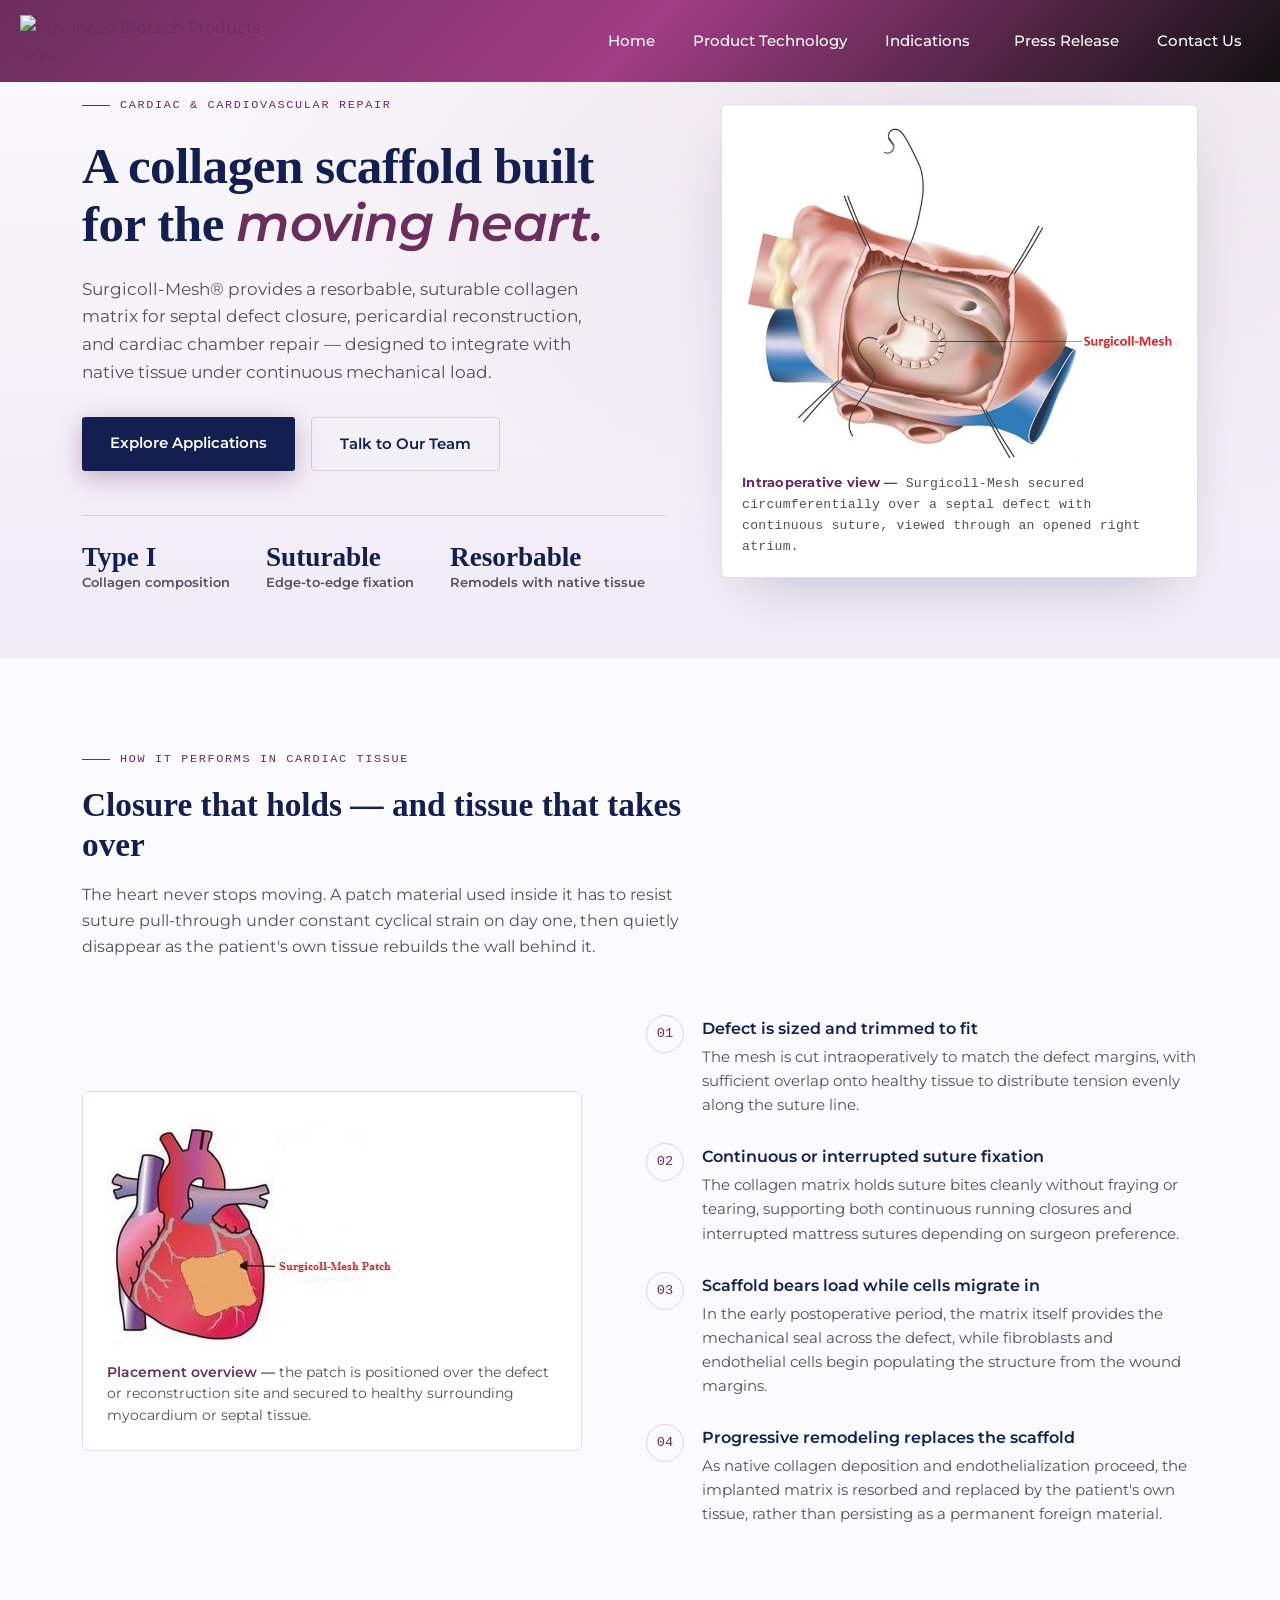
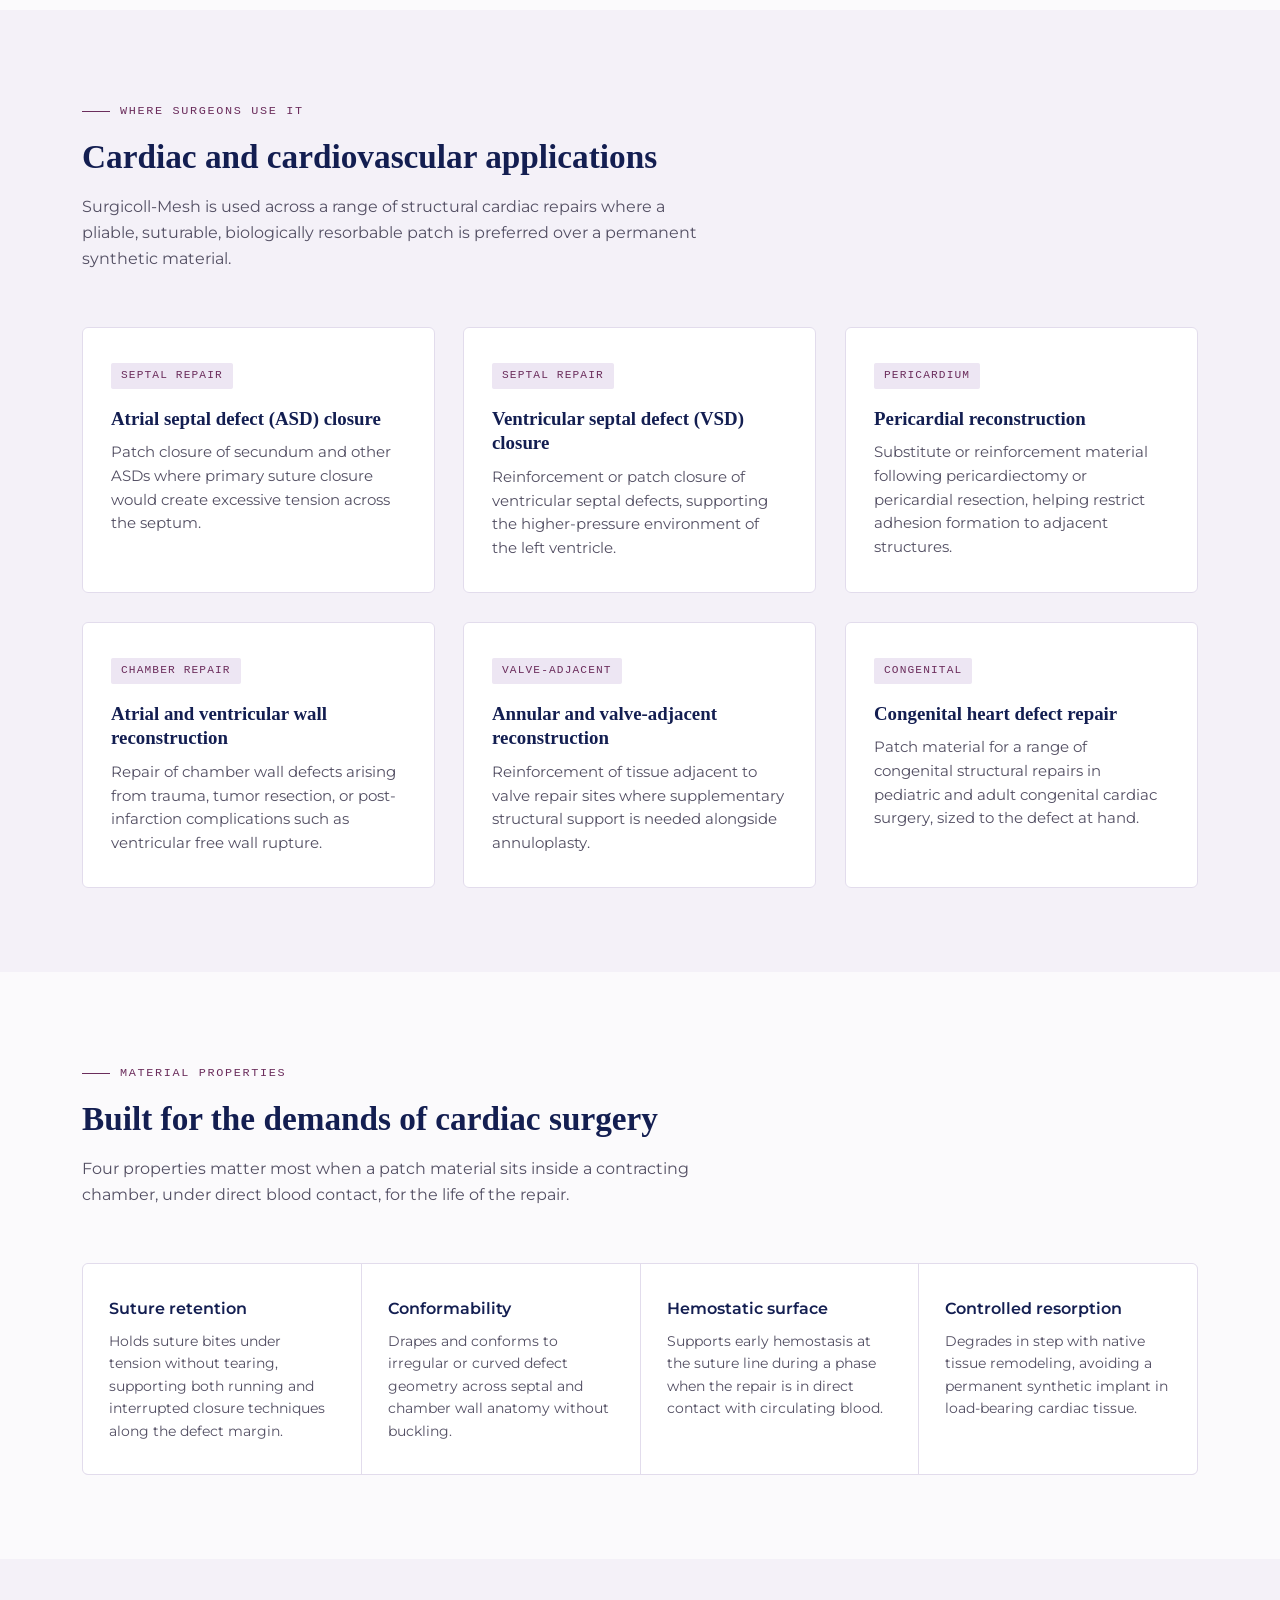
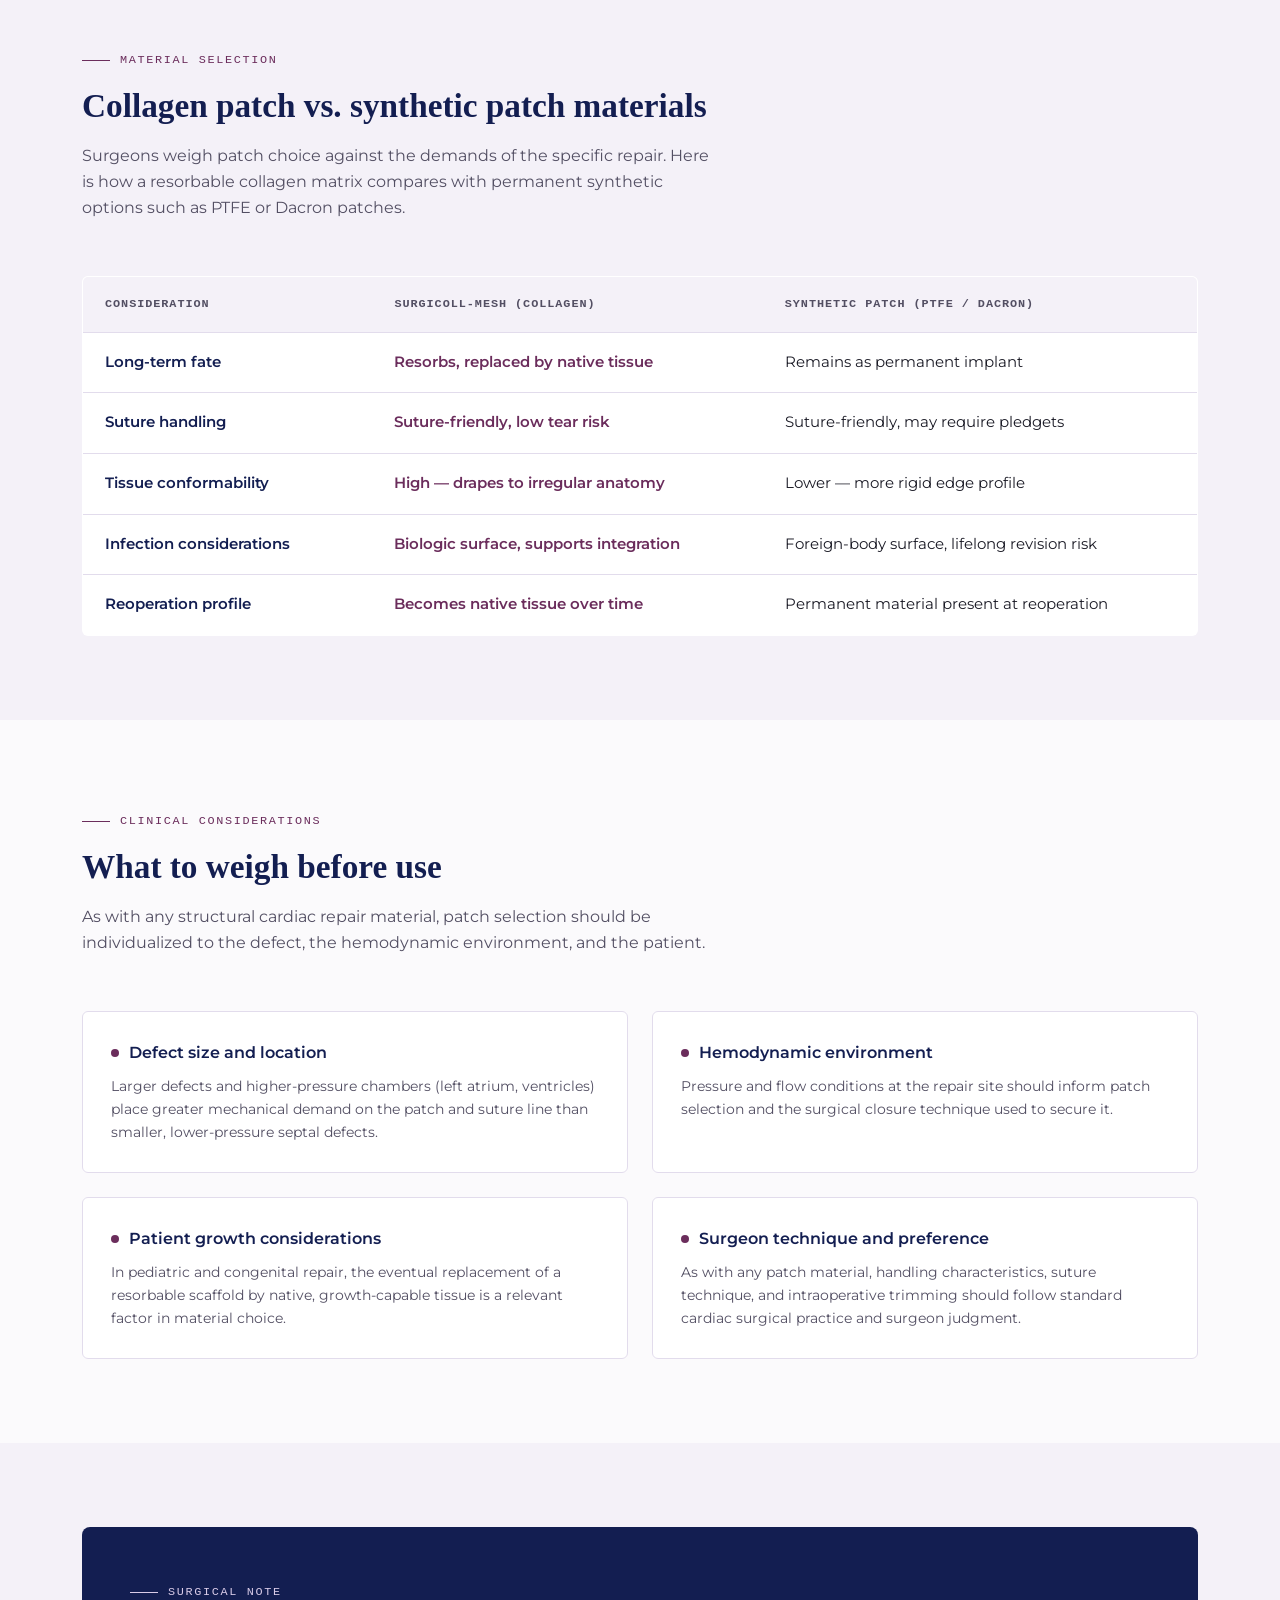
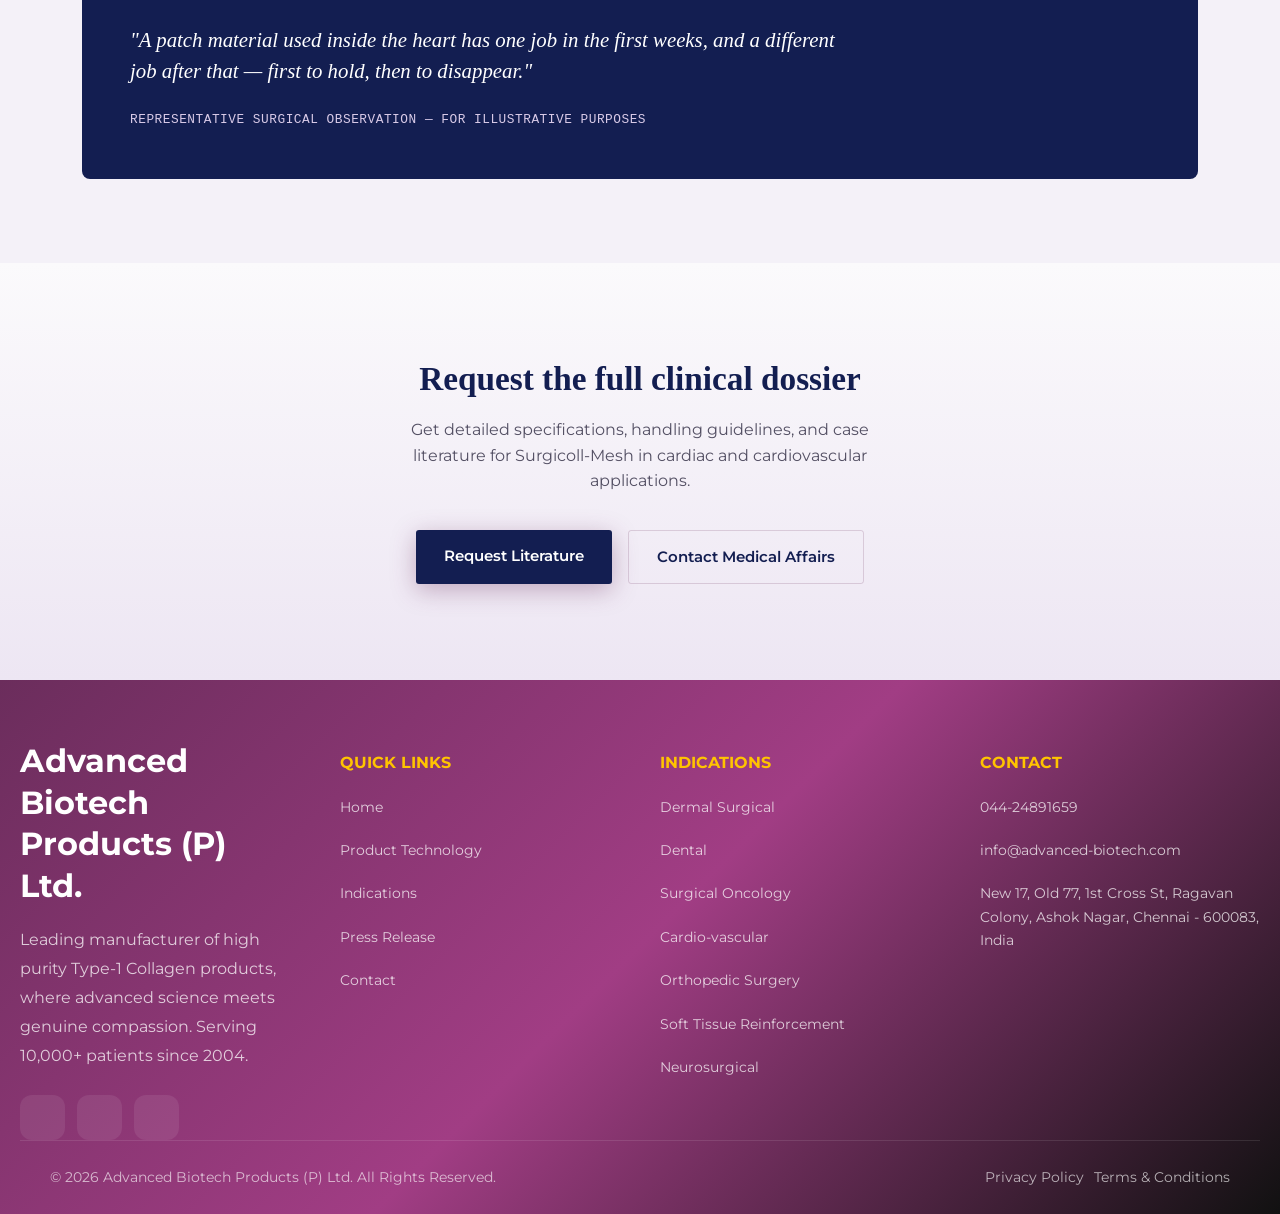
==== commit a818cb4e: "new git branch crerate name is sudhakar" ====
--- a/page/cardio-vascular.html
+++ b/page/cardio-vascular.html
@@ -3,12 +3,17 @@
 <head>
   <meta charset="UTF-8">
   <meta name="viewport" content="width=device-width, initial-scale=1.0">
-  <title>Dental Surgical | Advanced Biotec Product [P] Ltd</title>
+  <title>Cardio-Vascular | Advanced Biotech Products [P] Ltd</title>
+  <meta name="description" content="Cardiac and cardiovascular repair concepts for Surgicoll-Mesh collagen scaffold, including septal defect closure and pericardial reconstruction.">
+  <meta property="og:title" content="Cardio-Vascular | Advanced Biotech Products [P] Ltd">
+  <meta property="og:description" content="Cardiac and cardiovascular repair concepts for Surgicoll-Mesh collagen scaffold, including septal defect closure and pericardial reconstruction.">
+  <meta property="og:type" content="website">
+  <meta property="og:image" content="../home/Surgicoll-Mesh%20High%20Res%20Box.png">
+  <meta name="twitter:card" content="summary_large_image">
   <link rel="icon" href="../home/ABP-symbol.png" type="image/x-icon">
   <link rel="stylesheet" href="../css/nav_footer.css">
-  <link rel="icon" href="../image/ABP-symbol.png" type="image/x-icon">
-  <link rel="stylesheet" href="../css/main.css">
-  <link rel="stylesheet" href="/css/cardio-vascular.css">
+    <link rel="stylesheet" href="../css/main.css">
+  <link rel="stylesheet" href="../css/cardio-vascular.css">
   <link rel="stylesheet" href="https://cdnjs.cloudflare.com/ajax/libs/font-awesome/7.0.1/css/all.min.css"
     integrity="sha512-2SwdPD6INVrV/lHTZbO2nodKhrnDdJK9/kg2XD1r9uGqPo1cUbujc+IYdlYdEErWNu69gVcYgdxlmVmzTWnetw=="
     crossorigin="anonymous" referrerpolicy="no-referrer" />
@@ -22,7 +27,7 @@
       .then(res => res.text())
       .then(data => {
         document.getElementById("rs-header").innerHTML = data;
-        initNavbar();
+        if (typeof initNavbar === "function") { initNavbar(); }
       });</script>
 
 <section class="hero">
--- a/css/nav_footer.css
+++ b/css/nav_footer.css
@@ -82,9 +82,10 @@
 }
 
 .mv-nav-inner {
-    max-width: 1320px;
+    max-width: 1950px;
     margin: auto;
-    height: 82px;
+    min-height:82px;
+    padding:10px 0;
     display: flex;
     align-items: center;
     justify-content: space-between;
@@ -100,12 +101,26 @@
     flex-shrink: 0;
 }
 
-.mv-nav-logo img {
-    width: 300px;
-    max-width: 300px;
-    border-radius: 6px;
-    height: auto;
-    display: block;
+.mv-nav-logo img{
+    width:100%;
+    max-width:260px;
+    height:auto;
+}
+
+@media (max-width:1200px){
+
+    .mv-nav-logo img{
+        max-width:220px;
+    }
+
+}
+
+@media (max-width:768px){
+
+    .mv-nav-logo img{
+        max-width:170px;
+    }
+
 }
 
 /* NAV LINKS */
@@ -113,10 +128,13 @@
 .mv-nav-links {
     display: flex;
     align-items: center;
-    gap: 8px;
+    gap: 2px;
     list-style: none;
     margin: 0;
     padding: 0;
+}
+.mv-nav-link{
+    padding:12px 15px;
 }
 
 .mv-nav-item {
@@ -141,33 +159,21 @@
 .mv-nav-wrap.mv-nav-solid .mv-nav-link {
     color: #1e293b;
 }
-
+.mv-nav-wrap.mv-nav-solid .mv-nav-link:hover{
+    background-color: var(--purple-brand);
+    color: #fff;
+}
 .mv-nav-link:hover {
     background: rgba(255, 255, 255, 0.12);
     color: var(--off-white);
 }
 
-/* CTA */
-
-.mv-nav-btn {
-    display: inline-flex;
-    align-items: center;
-    justify-content: center;
-    padding: 13px 24px;
-    background: var(--navy);
-    border: 1px solid #585858;
-    color: #ffffff;
-    border-radius: 14px;
-    text-decoration: none;
-    font-size: 14px;
-    font-weight: 600;
-    transition: 0.3s ease;
-}
-
-.mv-nav-btn:hover {
-    background: var(--cyan);
-    transform: translateY(-2px);
-    color: #ffffff;
+.mv-nav-link:focus-visible,
+.mv-dropdown-link:focus-visible,
+.abpf-link:focus-visible,
+.abpf-policy:focus-visible {
+    outline: 3px solid #FFC400;
+    outline-offset: 3px;
 }
 
 /* DESKTOP DROPDOWN */
@@ -190,7 +196,8 @@
     border: 1px solid rgba(0, 0, 0, 0.05);
 }
 
-.mv-has-dropdown:hover .mv-dropdown-menu {
+.mv-has-dropdown:hover .mv-dropdown-menu,
+.mv-has-dropdown:focus-within .mv-dropdown-menu {
     opacity: 1;
     visibility: visible;
     transform: translateY(0);
@@ -223,9 +230,16 @@
     display: none;
     align-items: center;
     justify-content: center;
+    border: 0;
     border-radius: 12px;
+    background: transparent;
     cursor: pointer;
     transition: 0.3s ease;
+}
+
+.mv-mobile-toggle:focus-visible {
+    outline: 3px solid #FFC400;
+    outline-offset: 3px;
 }
 
 .mv-mobile-toggle i {
@@ -234,10 +248,28 @@
     transition: 0.3s ease;
 }
 
-.mv-nav-wrap.mv-nav-solid .mv-mobile-toggle i {
-    color: #fff;
-}
-
+.mv-nav-wrap.mv-nav-solid .mv-mobile-toggle{
+    background:var(--purple-brand);
+}
+
+.mv-nav-wrap.mv-nav-solid .mv-mobile-toggle i{
+    color:#fff;
+}
+/* Smooth animation */
+.mv-nav-link i{
+    margin-left: 6px;
+    transition: transform 0.3s ease;
+}
+
+/* Desktop hover */
+.mv-has-dropdown:hover > .mv-nav-link i{
+    transform: rotate(180deg);
+}
+
+/* Mobile active */
+.mv-has-dropdown.active > .mv-nav-link i{
+    transform: rotate(180deg);
+}
 /* MOBILE */
 
 @media(max-width:992px) {
@@ -284,17 +316,6 @@
         border: 0.5px solid #ffc5f0;
     }
 
-    .mv-nav-btn {
-        width: 100%;
-        margin-top: 10px;
-    }
-
-    /* MOBILE DROPDOWN */
-
-    .mv-has-dropdown.active .mv-nav-link i::after {
-        transform: rotate(180deg);
-    }
-
     .mv-dropdown-menu {
         position: relative;
         top: 0;
@@ -310,6 +331,10 @@
         padding: 8px 0 0 12px;
         display: none;
         background: transparent;
+        transition:
+        opacity .3s ease,
+        transform .3s ease,
+        visibility .3s ease;
     }
 
     .mv-has-dropdown.active .mv-dropdown-menu {
@@ -334,7 +359,7 @@
         background: var(--purple-brand);
     }
     .mv-nav-logo img {
-    width: auto;
+    width: 250px;
 }
 
 }
@@ -365,22 +390,53 @@
    MEDIVANCE FOOTER*/
 .abpf-footer {
     background: linear-gradient(135deg, #6B2D5C, #A13D84, #111111);
-    padding: 80px 0 0;
+     padding:60px 20px 0;
     overflow: hidden;
-    padding:40px
-}
-
-.abpf-grid {
-    max-width: 1300px;
-    margin: auto;
-    display: grid;
-    grid-template-columns: 2fr 1fr 1fr 1fr;
-    gap: 40px;
+}
+
+.abpf-grid{
+    max-width:1950px;
+    margin:auto;
+    display:grid;
+    grid-template-columns:repeat(4,1fr);
+    gap:40px;
+}
+
+.abpf-brand{
+    grid-column:span 1;
+}
+
+@media(max-width:1100px){
+
+    .abpf-grid{
+
+        grid-template-columns:repeat(2,1fr);
+
+    }
+
+    .abpf-brand{
+
+        grid-column:1/-1;
+
+    }
+
+}
+
+@media(max-width:767px){
+
+    .abpf-grid{
+
+        grid-template-columns:1fr;
+
+    }
+
 }
 
 .abpf-logo-text {
     color: #fff;
-    font-size: 32px;
+     font-size:clamp(24px,3vw,32px);
+    line-height:1.3;
+    margin-right:0;
     font-weight: 700;
     margin-bottom: 20px;
     margin-right: 50px
@@ -442,6 +498,7 @@
     text-decoration: none;
     transition: .3s;
     line-height: 1.7;
+    word-break:break-word;
 }
 
 .abpf-link:hover {
@@ -451,7 +508,7 @@
 
 .abpf-bottom {
     border-top: 1px solid rgba(255, 255, 255, .1);
-    max-width: 1300px;
+    max-width: 1950px;
     margin: auto;
     padding: 25px 30px;
     display: flex;
@@ -460,6 +517,11 @@
     flex-wrap: wrap;
     gap: 15px;
 }
+.right{
+    display:flex;
+    gap:10px;
+    flex-wrap:wrap;
+}
 
 .abpf-copyright,
 .abpf-policy {
@@ -502,3 +564,40 @@
     }
 
 }
+@media(max-width:375px){
+    .mv-nav-logo img {
+        width:210px;
+        height: 50px;
+    }
+}
+
+@media(max-width:480px){
+
+    .mv-nav-wrap{
+        padding:0 12px;
+    }
+
+    .mv-nav-inner{
+        min-height:70px;
+    }
+
+    .mv-nav-links{
+        width:100%;
+    }
+
+    .mv-nav-link{
+        font-size:14px;
+        padding:14px;
+    }
+
+    .mv-mobile-toggle{
+        width:42px;
+        height:42px;
+    }
+
+    .abpf-footer{
+        padding:40px 15px 0;
+    }
+
+}
+    
--- a/css/main.css
+++ b/css/main.css
@@ -33,7 +33,7 @@
     /* Extremely light purple-tinted background from image */
 
     /* Text Colors */
-    --text-dark: #182230;
+    --text-dark: #000;
     /* Main high-contrast bold headline text */
     --text-mid: #434B57;
     /* Readable description/body text */
@@ -74,10 +74,11 @@
     font-family: "Montserrat", sans-serif;
 }
 
-/* ─── HERO ─── */
+html{
+    scroll-behavior: smooth;
+}
 /* ─── HERO ─── */
 #hero {
-    min-height: 100vh;
     background: var(--purple-mid);
     position: relative;
     display: flex;
@@ -123,11 +124,12 @@
 }
 
 .hero-grid {
-    max-width: 1680px;
+    width: 100%;
+    max-width: 1950px;
     margin: 0 auto;
     padding: 80px 32px 60px;
     display: grid;
-    grid-template-columns: 1fr 600px;
+    grid-template-columns: minmax(0,1fr) minmax(450px,650px);
     gap: 30px;
     align-items: center;
     position: relative;
@@ -190,10 +192,9 @@
 }
 
 .hero-sub {
-    font-size: 1.05rem;
-    color: var(--text-mid);
+    font-size: 1.5rem;
+    color: var(--text-dark);
     line-height: 1.7;
-    max-width: 720px;
     margin-bottom: 36px;
     text-align: justify;
 }
@@ -237,11 +238,12 @@
 /* Main Image */
 
 .image-box img {
-    width: 150%;
+    width: 100%;
+    max-width: 100%;
     display: block;
     transition: transform 0.6s ease;
     position: relative;
-    left: -250px;
+    left: 0;
     z-index: 100;
 }
 
@@ -278,7 +280,7 @@
 }
 
 .stat-item {
-    /* flex: 1 220px; */
+    flex: 1 1 220px;
     min-width: 220px;
     text-align: center;
     padding: 20px;
@@ -305,92 +307,13 @@
     margin-top: 10px;
 }
 
-/* Tablet */
-@media (max-width: 991px) {
-    .stats-inner {
-        gap: 25px;
-    }
-
-    .stat-item {
-        border-right: none;
-        border-bottom: 1px solid rgba(255, 255, 255, .12);
-        padding-bottom: 25px;
-    }
-
-    .stat-item:last-child {
-        border-bottom: none;
-    }
-}
-
-/* Mobile */
-@media (max-width: 576px) {
-    .stats-band {
-        padding: 50px 15px;
-    }
-
-    .stats-inner {
-        flex-direction: column;
-        gap: 20px;
-    }
-
-    .stat-item {
-        width: 100%;
-        min-width: unset;
-    }
-}
-
-/* ─── SECTION COMMONS ─── */
-section {
-    padding: 96px 0;
-}
-
-.section-inner {
-    max-width: 1280px;
-    margin: 0 auto;
-    padding: 0 32px;
-}
-
-
-
-.section-h2 {
-    font-size: clamp(1.8rem, 3.5vw, 2.6rem);
-    font-weight: 700;
-    color: var(--navy);
-    line-height: 1.2;
-    margin-bottom: 16px;
-}
-
-
-
-.section-header {
-    margin-bottom: 56px;
-}
-
-.section-header.center {
-    text-align: center;
-}
-
-
-
-.divider {
-    width: 52px;
-    height: 3px;
-    background: var(--gradient-accent);
-    border-radius: 3px;
-    margin: 16px 0;
-}
-
-.divider.center {
-    margin: 16px auto;
-}
-
 /* ─── SECTION COMMONS ABOUT ─── */
 section {
     padding: 96px 0;
 }
 
 .section-inner {
-    max-width: 1280px;
+    max-width: 1950px;
     margin: 0 auto;
     padding: 0 32px;
 }
@@ -409,7 +332,7 @@
      font-family: "Jost", sans-serif;
     font-size: clamp(1.8rem, 3.5vw, 2.6rem);
     font-weight: 700;
-    color: var(--navy);
+    color: var(--navy-brand);
     line-height: 1.2;
     margin-bottom: 16px;
 }
@@ -456,7 +379,7 @@
     border-radius: 24px;
     overflow: hidden;
     aspect-ratio: 4/5;
-    background: linear-gradient(135deg, var(--blue) 0%, var(--navy) 100%);
+    background: linear-gradient(135deg, var(--blue) 0%, var(--navy-brand) 100%);
     display: flex;
     align-items: center;
     justify-content: center;
@@ -478,17 +401,8 @@
 
 .tags .tag-sub {
     font-size: .95rem;
-    color: var(--text-mid);
+    color: var(--text-dark);
     line-height: 1.75;
-}
-
-.about-tag {
-    padding: 6px 16px;
-    background: var(--lavender-light);
-    border-radius: 50px;
-    font-size: .8rem;
-    font-weight: 600;
-    color: var(--blue);
 }
 
 .tags .tag-list {
@@ -500,9 +414,6 @@
     line-height: 1.75;
 }
 
-
-
-
 /* ─── SERVICES ─── */
 #services {
     background: var(--off-white);
@@ -510,7 +421,7 @@
 
 .services-grid {
     display: grid;
-    grid-template-columns: repeat(4, 1fr);
+    grid-template-columns: repeat(4,1fr);
     gap: 20px;
 }
 
@@ -562,262 +473,9 @@
 .sc-title {
     font-size: 1rem;
     font-weight: 700;
-    color: var(--navy);
+    color: var(--navy-brand);
     margin-bottom: 8px;
     transition: .3s;
-}
-
-/* ─── TREATMENTS ─── */
-#treatments {
-    background: #fff;
-}
-
-.treatments-grid {
-    display: grid;
-    grid-template-columns: repeat(3, 1fr);
-    gap: 28px;
-}
-
-.treatment-card {
-    border-radius: var(--radius);
-    overflow: hidden;
-    border: 1px solid var(--border);
-    transition: all .3s;
-}
-
-.treatment-card:hover {
-    transform: translateY(-4px);
-    box-shadow: var(--shadow-md);
-}
-
-.tc-thumb {
-    height: 200px;
-    background: linear-gradient(135deg, var(--blue) 0%, var(--navy) 100%);
-    display: flex;
-    align-items: center;
-    justify-content: center;
-    position: relative;
-    overflow: hidden;
-}
-
-.tc-thumb-bg {
-    font-size: 80px;
-    opacity: .15;
-    position: absolute;
-}
-
-.tc-badge {
-    position: absolute;
-    top: 14px;
-    right: 14px;
-    background: var(--cyan);
-    color: var(--navy);
-    font-size: .72rem;
-    font-weight: 700;
-    padding: 5px 12px;
-    border-radius: 50px;
-}
-
-.tc-thumb svg {
-    width: 60px;
-    height: 60px;
-    fill: rgba(255, 255, 255, .4);
-    position: relative;
-    z-index: 1;
-}
-
-.tc-body {
-    padding: 24px;
-}
-
-.tc-title {
-    font-size: 1.05rem;
-    font-weight: 700;
-    color: var(--navy);
-    margin-bottom: 8px;
-}
-
-.tc-desc {
-    font-size: .85rem;
-    color: var(--text-mid);
-    line-height: 1.65;
-    margin-bottom: 16px;
-}
-
-.tc-tags {
-    display: flex;
-    flex-wrap: wrap;
-    gap: 6px;
-    margin-bottom: 16px;
-}
-
-.tc-tag {
-    font-size: .74rem;
-    padding: 4px 12px;
-    background: var(--cyan-light);
-    border-radius: 50px;
-    color: var(--blue);
-    font-weight: 500;
-}
-
-.tc-cta {
-    display: inline-flex;
-    align-items: center;
-    gap: 6px;
-    font-size: .84rem;
-    font-weight: 600;
-    color: var(--blue);
-    text-decoration: none;
-    transition: .2s;
-}
-
-.tc-cta:hover {
-    color: var(--cyan);
-}
-
-/* ─── WHY CHOOSE US ─── */
-#why {
-    background: var(--navy);
-    position: relative;
-    overflow: hidden;
-}
-
-#why::before {
-    content: '';
-    position: absolute;
-    top: -200px;
-    right: -200px;
-    width: 600px;
-    height: 600px;
-    background: rgba(26, 200, 200, .05);
-    border-radius: 50%;
-}
-
-.why-grid {
-    display: grid;
-    grid-template-columns: repeat(3, 1fr);
-    gap: 28px;
-}
-
-.why-card {
-    background: rgba(255, 255, 255, .05);
-    border: 1px solid rgba(255, 255, 255, .08);
-    border-radius: var(--radius);
-    padding: 32px 26px;
-    transition: all .3s;
-}
-
-.why-card:hover {
-    background: rgba(255, 255, 255, .1);
-    transform: translateY(-4px);
-}
-
-.wc-icon {
-    width: 54px;
-    height: 54px;
-    background: rgba(26, 200, 200, .15);
-    border-radius: 14px;
-    display: flex;
-    align-items: center;
-    justify-content: center;
-    margin-bottom: 18px;
-}
-
-.wc-icon svg {
-    width: 26px;
-    height: 26px;
-    fill: var(--cyan);
-}
-
-.wc-title {
-    font-size: 1.05rem;
-    font-weight: 700;
-    color: #fff;
-    margin-bottom: 10px;
-}
-
-.wc-desc {
-    font-size: .86rem;
-    color: rgba(255, 255, 255, .6);
-    line-height: 1.65;
-}
-
-/* ─── DOCTORS ─── */
-#team {
-    background: var(--off-white);
-}
-
-.team-grid {
-    display: grid;
-    grid-template-columns: repeat(4, 1fr);
-    gap: 24px;
-}
-
-.doctor-card {
-    background: #fff;
-    border-radius: var(--radius);
-    overflow: hidden;
-    border: 1px solid var(--border);
-    transition: all .3s;
-}
-
-.doctor-card:hover {
-    transform: translateY(-5px);
-    box-shadow: var(--shadow-md);
-}
-
-.dc-exp {
-    position: absolute;
-    bottom: 14px;
-    right: 14px;
-    background: var(--cyan);
-    color: var(--navy);
-    font-size: .72rem;
-    font-weight: 700;
-    padding: 5px 12px;
-    border-radius: 50px;
-}
-
-.dc-body {
-    padding: 20px;
-}
-
-.dc-name {
-    font-size: 1rem;
-    font-weight: 700;
-    color: var(--navy);
-    margin-bottom: 4px;
-}
-
-.dc-spec {
-    font-size: .82rem;
-    color: var(--cyan);
-    font-weight: 600;
-    margin-bottom: 6px;
-}
-
-.dc-qual {
-    font-size: .8rem;
-    color: var(--text-light);
-    margin-bottom: 14px;
-}
-
-.dc-cta {
-    display: block;
-    text-align: center;
-    border: 2px solid var(--purple-brand);
-    color: var(--purple-brand);
-    padding: 9px;
-    border-radius: 50px;
-    font-size: .83rem;
-    font-weight: 600;
-    text-decoration: none;
-    transition: .2s;
-}
-
-.dc-cta:hover {
-    background: var(--purple-brand);
-    color: #fff;
 }
 
 /* ─── TESTIMONIALS ─── */
@@ -827,7 +485,7 @@
 
 .testimonials-slider {
     display: grid;
-    grid-template-columns: repeat(3, 1fr);
+    grid-template-columns: repeat(auto-fit,minmax(320px,1fr));
     gap: 24px;
 }
 
@@ -857,7 +515,7 @@
 
 .testi-quote {
     font-size: .95rem;
-    color: var(--text-mid);
+    color: var(--text-dark);
     line-height: 1.7;
     margin-bottom: 20px;
     font-style: italic;
@@ -885,7 +543,7 @@
 .ta-name {
     font-size: .92rem;
     font-weight: 700;
-    color: var(--navy);
+    color: var(--navy-brand);
 }
 
 .ta-info {
@@ -905,24 +563,6 @@
     border-radius: 50px;
 }
 
-/** Case Stydy**/
-
-.case-study {
-    padding: 60px 0;
-}
-
-.case_video {
-    margin-bottom: 40px;
-}
-
-iframe {
-    border-radius: 8px;
-    box-shadow: var(--shadow-md);
-    width: 1920px;
-    max-width: 100%;
-    height: 700px;
-}
-
 
 /* FAQ SECTION */
 #faq{
@@ -939,7 +579,7 @@
 
 .faq-content-text{
     font-size:15px;
-    color:var(--text-mid);
+    color:var(--text-dark);
     line-height:1.8;
     margin-bottom:28px;
 }
@@ -959,11 +599,10 @@
     align-items:center;
     gap:20px;
     text-align:left;
-
     font-size:17px;
     font-weight:600;
     line-height:1.6;
-    color:var(--navy);
+    color:var(--text-dark);
 }
 
 .faq-q span:first-child{
@@ -975,7 +614,7 @@
     height:40px;
     min-width:40px;
     border-radius:50%;
-    background:#f3f7ff;
+    background:var(--purple-brand);
     display:flex;
     align-items:center;
     justify-content:center;
@@ -986,16 +625,16 @@
 .faq-arrow svg{
     width:16px;
     height:16px;
-    fill:var(--blue);
+    fill:var(--white);
     transition:.35s ease;
 }
 
 .faq-item.active .faq-arrow{
-    background:var(--blue);
+    background:var(--purple-mid);
 }
 
 .faq-item.active .faq-arrow svg{
-    fill:#fff;
+    fill:#000;
     transform:rotate(180deg);
 }
 
@@ -1012,41 +651,10 @@
 
 .faq-a p{
     font-size:15px;
-    color:var(--text-mid);
+    color:var(--text-dark);
     line-height:1.8;
 }
 
-/* Tablet */
-@media(max-width:991px){
-    .faq-grid{
-        grid-template-columns:1fr;
-        gap:40px;
-    }
-}
-
-/* Mobile */
-@media(max-width:767px){
-
-    #faq{
-        padding:60px 0;
-    }
-
-    .faq-q{
-        font-size:15px;
-        padding:18px 0;
-        gap:14px;
-    }
-
-    .faq-arrow{
-        width:34px;
-        height:34px;
-        min-width:34px;
-    }
-
-    .faq-a p{
-        font-size:14px;
-    }
-}
 
 /* ─── SCROLL ANIMATIONS ─── */
 .reveal {
@@ -1071,27 +679,115 @@
 .reveal-delay-3 {
     transition-delay: .3s;
 }
-
-.reveal-delay-4 {
-    transition-delay: .4s;
-}
-
-
-@media(max-width:1024px) {
+.reveal,
+.reveal-left,
+.reveal-right {
+    will-change: transform, opacity;
+}
+
+/* ==========================================================
+   MOBILE FIRST MEDIA QUERIES
+   ========================================================== */
+
+/* ---------- Extra Small Mobile ----------
+   320px – 479px
+------------------------------------------ */
+@media (max-width: 479px) {
+
+    section {
+        padding: 50px 0;
+    }
+
+    .section-inner {
+        padding: 0 15px;
+    }
+
+    .hero-grid {
+        grid-template-columns: 1fr;
+        padding: 100px 15px 50px;
+        gap: 30px;
+        text-align: center;
+    }
+
+    .hero-h1 {
+        font-size: 2rem;
+    }
+
+    .hero-sub {
+        font-size: 0.9rem;
+        text-align: left;
+    }
+
+    .hero-btns {
+        justify-content: center;
+    }
+
+    .image-box img {
+        width: 100%;
+        left: 0;
+    }
+
+    .stats-inner {
+        flex-direction: column;
+        gap: 20px;
+    }
+
+    .stat-item {
+        width: 100%;
+        border-right: none;
+        border-bottom: 1px solid rgba(255,255,255,.15);
+    }
+
+    .about-grid,
+    .faq-grid {
+        grid-template-columns: 1fr;
+        gap: 30px;
+    }
+
+    .services-grid,
+    .testimonials-slider {
+        grid-template-columns: 1fr;
+    }
+
+    .case-study {
+        padding: 40px 15px;
+    }
+
+}
+
+/* ---------- Large Mobile ----------
+   480px – 767px
+------------------------------------------ */
+@media (min-width: 480px) and (max-width: 767px) {
+
+    section {
+        padding: 60px 0;
+    }
+
+    .section-inner {
+        padding: 0 20px;
+    }
+
     .hero-grid {
         grid-template-columns: 1fr;
         gap: 40px;
-        padding-top: 100px;
-    }
-
-    .hero-form-card {
-        max-width: 500px;
+        text-align: center;
+    }
+
+    .hero-sub {
+        text-align: left;
+    }
+
+    .hero-btns {
+        justify-content: center;
+    }
+
+    .image-box img {
+        width: 100%;
+        left: 0;
     }
 
     .about-grid,
-    .tech-grid,
-    .appt-grid,
-    .contact-grid,
     .faq-grid {
         grid-template-columns: 1fr;
         gap: 40px;
@@ -1101,84 +797,166 @@
         grid-template-columns: repeat(2, 1fr);
     }
 
-    .treatments-grid {
-        grid-template-columns: repeat(2, 1fr);
-    }
-
-    .team-grid {
-        grid-template-columns: repeat(2, 1fr);
-    }
-
     .testimonials-slider {
         grid-template-columns: 1fr;
     }
 
-    .why-grid {
+}
+
+/* ---------- Tablet Portrait ----------
+   768px – 991px
+------------------------------------------ */
+@media (min-width: 768px) and (max-width: 991px) {
+
+    .hero-grid {
+        grid-template-columns: 1fr;
+        gap: 50px;
+    }
+
+    .image-box img {
+        width: 100%;
+        left: 0;
+    }
+
+    .about-grid,
+    .faq-grid {
+        grid-template-columns: 1fr;
+        gap: 50px;
+    }
+
+    .services-grid {
         grid-template-columns: repeat(2, 1fr);
     }
 
-    .stats-inner {
+    .testimonials-slider {
         grid-template-columns: repeat(2, 1fr);
     }
 
-    .footer-grid {
-        grid-template-columns: 1fr 1fr;
-        gap: 32px;
-    }
-}
-
-@media (max-width:992px) {
-    /* Main Image */
+}
+
+/* ---------- Tablet Landscape / Small Laptop ----------
+   992px – 1199px
+------------------------------------------ */
+@media (min-width: 992px) and (max-width: 1199px) {
+
+    .hero-grid {
+        grid-template-columns: 1fr 450px;
+    }
 
     .image-box img {
-        left: -100px;
-    }
-}
-
-@media(max-width:640px) {
-    .nav-links {
-        display: none;
-    }
-
-    .hamburger {
-        display: flex;
-    }
-
-    .services-grid,
-    .treatments-grid,
-    .why-grid {
-        grid-template-columns: 1fr;
-    }
-
-    .team-grid {
-        grid-template-columns: 1fr;
-    }
-
-    .stats-inner {
-        grid-template-columns: 1fr 1fr;
-    }
-
-    .footer-grid {
-        grid-template-columns: 1fr;
-    }
-
-    .hero-btns {
-        flex-direction: column;
-    }
+        width: 130%;
+        left: -120px;
+    }
+
+    .services-grid {
+        grid-template-columns: repeat(3, 1fr);
+    }
+
+    .testimonials-slider {
+        grid-template-columns: repeat(2, 1fr);
+    }
+
+  
+}
+
+/* ---------- Desktop ----------
+   1200px – 1439px
+------------------------------------------ */
+@media (min-width: 1200px) and (max-width: 1439px) {
+
+    .hero-grid {
+        max-width: 1280px;
+        grid-template-columns: 1fr 500px;
+    }
+
+    .image-box img {
+        width: 130%;
+        left: -150px;
+    }
+
+    .services-grid {
+        grid-template-columns: repeat(4, 1fr);
+    }
+
+}
+
+/* ---------- Large Desktop ----------
+   1440px – 1919px
+------------------------------------------ */
+@media (min-width: 1440px) and (max-width: 1919px) {
+
+    .hero-grid {
+        max-width: 1440px;
+    }
+
+    .section-inner {
+        max-width: 1400px;
+    }
+
+}
+
+/* ---------- Full HD ----------
+   1920px – 2559px
+------------------------------------------ */
+@media (min-width: 1920px) and (max-width: 2559px) {
+
 
     .hero-h1 {
-        font-size: 2rem;
-    }
-
-    .form-row {
-        grid-template-columns: 1fr;
-    }
-
-    .about-list {
-        grid-template-columns: 1fr;
-    }
-
-    .about-img-float {
-        display: none;
-    }
+        font-size: 4rem;
+    }
+
+}
+
+/* ---------- 2K / QHD ----------
+   2560px – 3839px
+------------------------------------------ */
+@media (min-width: 2560px) and (max-width: 3839px) {
+
+    body {
+        font-size: 18px;
+    }
+
+    .hero-grid {
+        max-width: 2200px;
+    }
+
+    .section-inner {
+        max-width: 2000px;
+    }
+
+    .hero-h1 {
+        font-size: 5rem;
+    }
+
+}
+
+/* ---------- 4K & Above ----------
+   3840px+
+------------------------------------------ */
+@media (min-width: 3840px) {
+
+    body {
+        font-size: 20px;
+    }
+
+    .hero-grid {
+        max-width: 3000px;
+    }
+
+    .section-inner {
+        max-width: 2800px;
+    }
+
+    .hero-h1 {
+        font-size: 6rem;
+    }
+
+    .hero-sub {
+        font-size: 1.5rem;
+    }
+
+    .section-h2 {
+        font-size: 4rem;
+    }
+
 }
